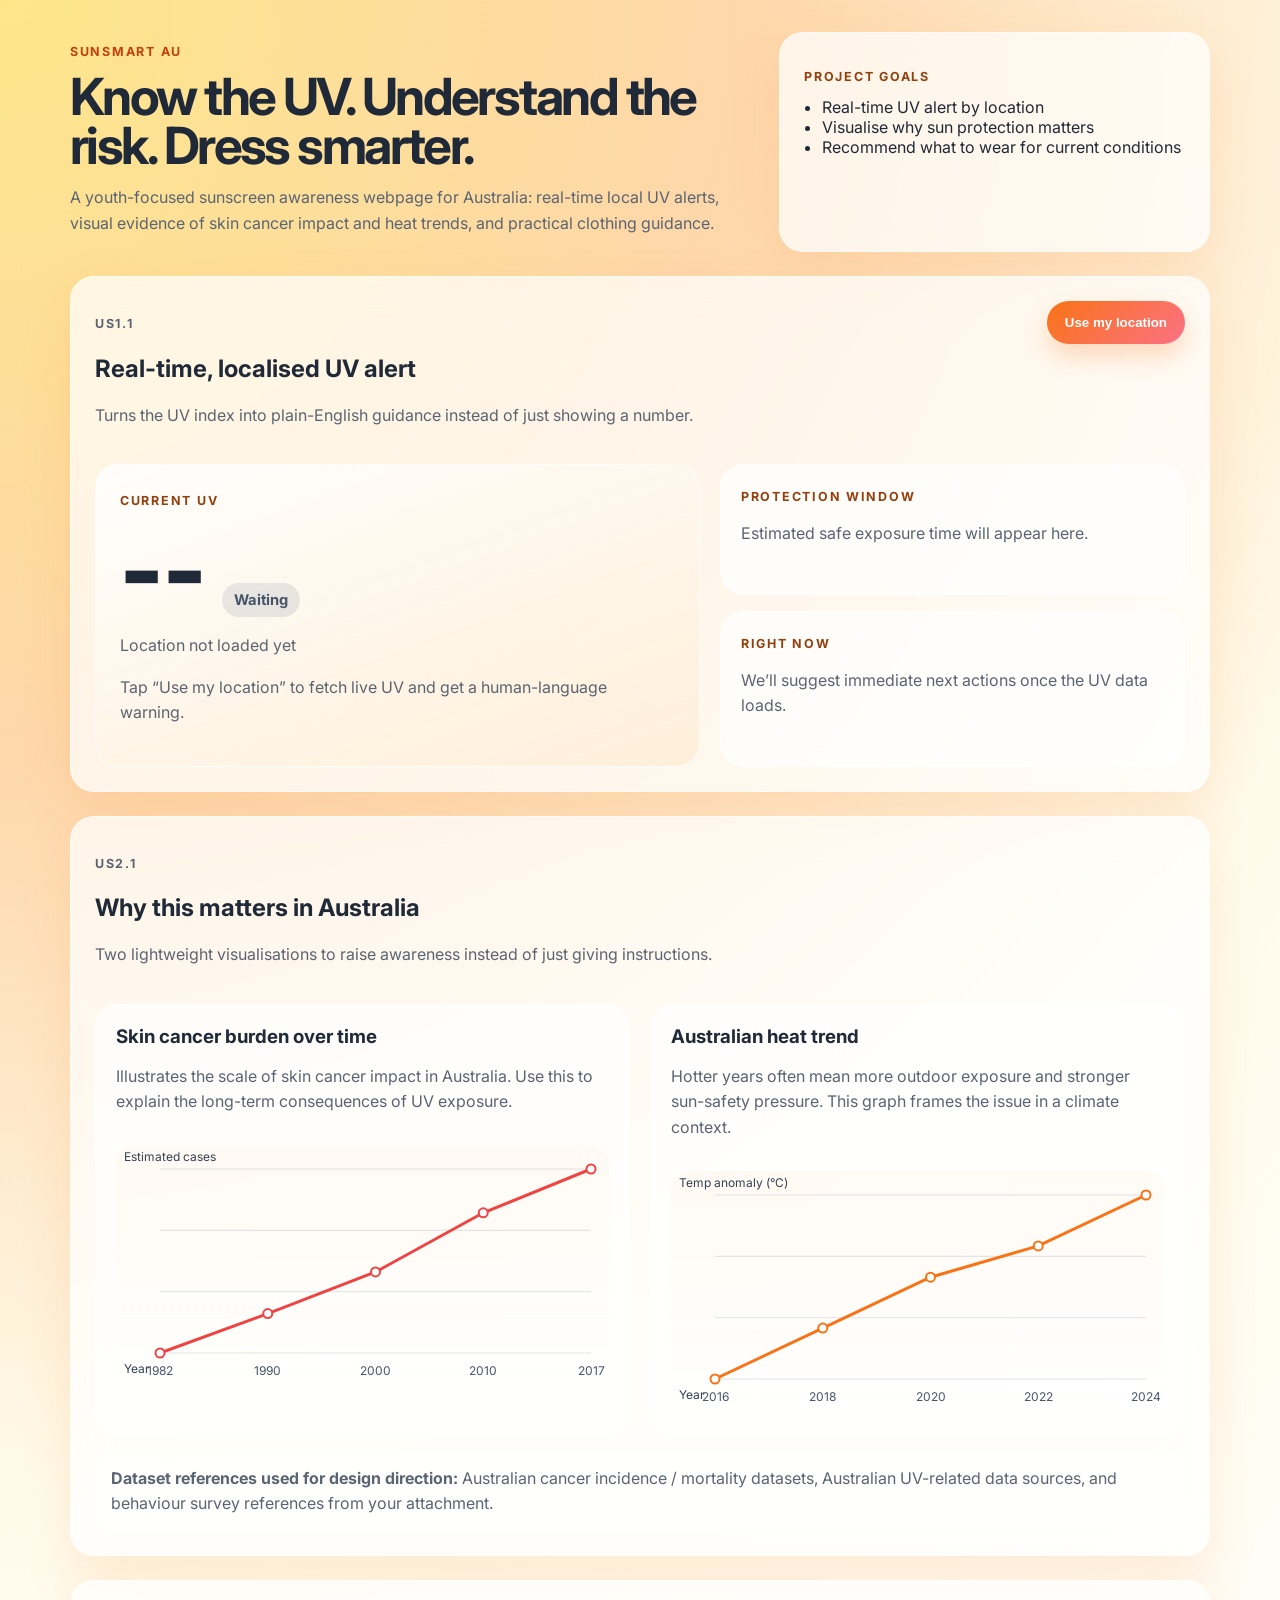
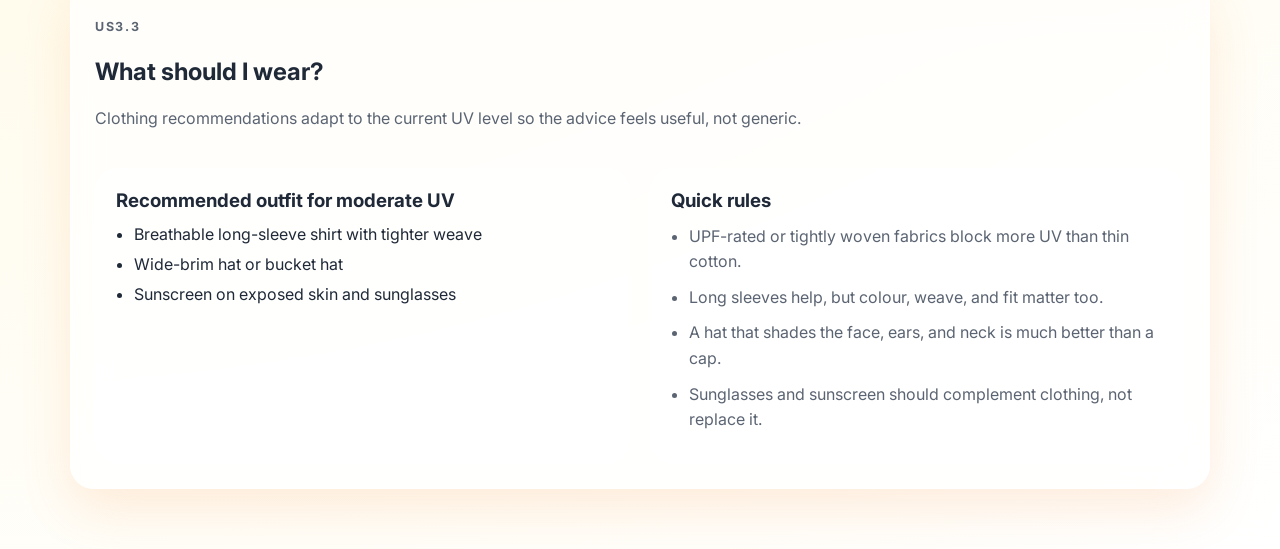
==== sunscreen-web/index.html @ a54e419f "Add SunSmart AU sunscreen web prototype" ====
<!DOCTYPE html>
<html lang="en">
  <head>
    <meta charset="UTF-8" />
    <meta name="viewport" content="width=device-width, initial-scale=1.0" />
    <title>SunSmart AU</title>
    <link rel="preconnect" href="https://fonts.googleapis.com" />
    <link rel="preconnect" href="https://fonts.gstatic.com" crossorigin />
    <link href="https://fonts.googleapis.com/css2?family=Inter:wght@400;500;600;700;800&display=swap" rel="stylesheet" />
    <link rel="stylesheet" href="./styles.css" />
  </head>
  <body>
    <div class="app-shell">
      <header class="hero">
        <div>
          <p class="eyebrow">SunSmart AU</p>
          <h1>Know the UV. Understand the risk. Dress smarter.</h1>
          <p class="hero-copy">
            A youth-focused sunscreen awareness webpage for Australia: real-time local UV alerts,
            visual evidence of skin cancer impact and heat trends, and practical clothing guidance.
          </p>
        </div>
        <div class="hero-card glass">
          <p class="mini-label">Project goals</p>
          <ul>
            <li>Real-time UV alert by location</li>
            <li>Visualise why sun protection matters</li>
            <li>Recommend what to wear for current conditions</li>
          </ul>
        </div>
      </header>

      <main>
        <section class="panel glass" id="uv-panel">
          <div class="panel-heading">
            <div>
              <p class="section-tag">US1.1</p>
              <h2>Real-time, localised UV alert</h2>
              <p>Turns the UV index into plain-English guidance instead of just showing a number.</p>
            </div>
            <button id="locateBtn" class="primary-btn">Use my location</button>
          </div>

          <div class="uv-grid">
            <div class="uv-status-card">
              <div class="uv-value-wrap">
                <span class="mini-label">Current UV</span>
                <div class="uv-value-row">
                  <span id="uvValue" class="uv-value">--</span>
                  <span id="uvBadge" class="uv-badge neutral">Waiting</span>
                </div>
              </div>
              <p id="uvLocation" class="location-text">Location not loaded yet</p>
              <p id="uvAlert" class="alert-text">Tap “Use my location” to fetch live UV and get a human-language warning.</p>
            </div>

            <div class="info-stack">
              <div class="info-card">
                <span class="mini-label">Protection window</span>
                <p id="exposureText">Estimated safe exposure time will appear here.</p>
              </div>
              <div class="info-card">
                <span class="mini-label">Right now</span>
                <p id="actionText">We’ll suggest immediate next actions once the UV data loads.</p>
              </div>
            </div>
          </div>
        </section>

        <section class="panel glass" id="insights-panel">
          <div class="panel-heading">
            <div>
              <p class="section-tag">US2.1</p>
              <h2>Why this matters in Australia</h2>
              <p>Two lightweight visualisations to raise awareness instead of just giving instructions.</p>
            </div>
          </div>

          <div class="chart-grid">
            <article class="chart-card">
              <div class="chart-copy">
                <h3>Skin cancer burden over time</h3>
                <p>
                  Illustrates the scale of skin cancer impact in Australia. Use this to explain the long-term consequences of UV exposure.
                </p>
              </div>
              <canvas id="cancerChart" height="240"></canvas>
            </article>

            <article class="chart-card">
              <div class="chart-copy">
                <h3>Australian heat trend</h3>
                <p>
                  Hotter years often mean more outdoor exposure and stronger sun-safety pressure. This graph frames the issue in a climate context.
                </p>
              </div>
              <canvas id="heatChart" height="240"></canvas>
            </article>
          </div>

          <div class="dataset-note">
            <strong>Dataset references used for design direction:</strong> Australian cancer incidence / mortality datasets,
            Australian UV-related data sources, and behaviour survey references from your attachment.
          </div>
        </section>

        <section class="panel glass" id="clothing-panel">
          <div class="panel-heading">
            <div>
              <p class="section-tag">US3.3</p>
              <h2>What should I wear?</h2>
              <p>Clothing recommendations adapt to the current UV level so the advice feels useful, not generic.</p>
            </div>
          </div>

          <div class="clothing-layout">
            <div class="outfit-card">
              <h3 id="outfitTitle">Everyday sun-smart outfit</h3>
              <ul id="outfitList" class="outfit-list"></ul>
            </div>
            <div class="tips-card">
              <h3>Quick rules</h3>
              <ul class="tips-list">
                <li>UPF-rated or tightly woven fabrics block more UV than thin cotton.</li>
                <li>Long sleeves help, but colour, weave, and fit matter too.</li>
                <li>A hat that shades the face, ears, and neck is much better than a cap.</li>
                <li>Sunglasses and sunscreen should complement clothing, not replace it.</li>
              </ul>
            </div>
          </div>
        </section>
      </main>
    </div>

    <script src="./data.js"></script>
    <script src="./app.js"></script>
  </body>
</html>
---- sunscreen-web/styles.css ----
:root {
  --bg-1: #fff7ed;
  --bg-2: #fef3c7;
  --text: #1f2937;
  --muted: #5b6472;
  --panel: rgba(255, 255, 255, 0.72);
  --border: rgba(255, 255, 255, 0.65);
  --shadow: 0 20px 50px rgba(251, 146, 60, 0.16);
  --green: #16a34a;
  --yellow: #d97706;
  --orange: #ea580c;
  --red: #dc2626;
  --purple: #7c3aed;
}

* { box-sizing: border-box; }
body {
  margin: 0;
  font-family: Inter, system-ui, sans-serif;
  color: var(--text);
  background: radial-gradient(circle at top left, #fde68a 0%, #fed7aa 30%, #fffbeb 60%, #fff 100%);
}

.app-shell {
  max-width: 1180px;
  margin: 0 auto;
  padding: 32px 20px 60px;
}

.hero, .panel-heading, .uv-grid, .chart-grid, .clothing-layout {
  display: grid;
  gap: 20px;
}

.hero {
  grid-template-columns: 1.6fr 1fr;
  align-items: stretch;
  margin-bottom: 24px;
}

.hero h1 {
  font-size: clamp(2.4rem, 4vw, 4.6rem);
  line-height: 0.95;
  margin: 8px 0 16px;
  letter-spacing: -0.05em;
}

.hero-copy, .panel-heading p, .chart-copy p, .tips-list, .dataset-note, .location-text, .alert-text, .info-card p {
  color: var(--muted);
  line-height: 1.6;
}

.glass {
  background: var(--panel);
  border: 1px solid var(--border);
  box-shadow: var(--shadow);
  backdrop-filter: blur(18px);
}

.hero-card, .panel, .chart-card, .outfit-card, .tips-card, .uv-status-card, .info-card {
  border-radius: 24px;
}

.hero-card, .panel { padding: 24px; }
.hero-card ul, .outfit-list, .tips-list { margin: 12px 0 0; padding-left: 18px; }
.eyebrow, .section-tag, .mini-label {
  text-transform: uppercase;
  letter-spacing: 0.14em;
  font-size: 0.78rem;
  font-weight: 700;
}
.eyebrow, .section-tag { color: #c2410c; }
.mini-label { color: #92400e; }

.panel { margin-top: 24px; }
.panel-heading { grid-template-columns: 1fr auto; align-items: start; }
.primary-btn {
  border: 0;
  border-radius: 999px;
  background: linear-gradient(135deg, #f97316, #fb7185);
  color: white;
  font-weight: 700;
  padding: 14px 18px;
  cursor: pointer;
  box-shadow: 0 12px 24px rgba(249, 115, 22, 0.25);
}

.uv-grid { grid-template-columns: 1.3fr 1fr; margin-top: 20px; }
.uv-status-card {
  background: linear-gradient(160deg, rgba(255,255,255,0.9), rgba(255,237,213,0.85));
  padding: 24px;
  border: 1px solid rgba(255,255,255,0.8);
}
.uv-value-row {
  display: flex;
  align-items: end;
  gap: 16px;
  margin: 12px 0 10px;
}
.uv-value {
  font-size: clamp(3rem, 8vw, 6rem);
  font-weight: 800;
  line-height: 1;
}
.uv-badge {
  padding: 8px 12px;
  border-radius: 999px;
  font-weight: 700;
  font-size: 0.92rem;
}
.uv-badge.low { background: rgba(22, 163, 74, 0.15); color: var(--green); }
.uv-badge.moderate { background: rgba(217, 119, 6, 0.15); color: var(--yellow); }
.uv-badge.high { background: rgba(234, 88, 12, 0.15); color: var(--orange); }
.uv-badge.very-high { background: rgba(220, 38, 38, 0.15); color: var(--red); }
.uv-badge.extreme { background: rgba(124, 58, 237, 0.15); color: var(--purple); }
.uv-badge.neutral { background: rgba(100,116,139,0.15); color: #475569; }

.info-stack { display: grid; gap: 16px; }
.info-card {
  background: rgba(255,255,255,0.7);
  padding: 20px;
  border: 1px solid rgba(255,255,255,0.75);
}

.chart-grid, .clothing-layout { grid-template-columns: 1fr 1fr; margin-top: 20px; }
.chart-card, .outfit-card, .tips-card {
  background: rgba(255,255,255,0.7);
  padding: 20px;
  border: 1px solid rgba(255,255,255,0.75);
}
.chart-copy h3, .outfit-card h3, .tips-card h3 { margin: 0 0 8px; }
canvas {
  width: 100%;
  background: linear-gradient(180deg, rgba(255,247,237,0.6), rgba(255,255,255,0.2));
  border-radius: 18px;
  margin-top: 14px;
}
.dataset-note {
  margin-top: 16px;
  padding: 14px 16px;
  background: rgba(255,255,255,0.55);
  border-radius: 16px;
}
.outfit-list li, .tips-list li { margin-bottom: 10px; }

@media (max-width: 900px) {
  .hero, .panel-heading, .uv-grid, .chart-grid, .clothing-layout {
    grid-template-columns: 1fr;
  }
  .primary-btn { width: 100%; }
}
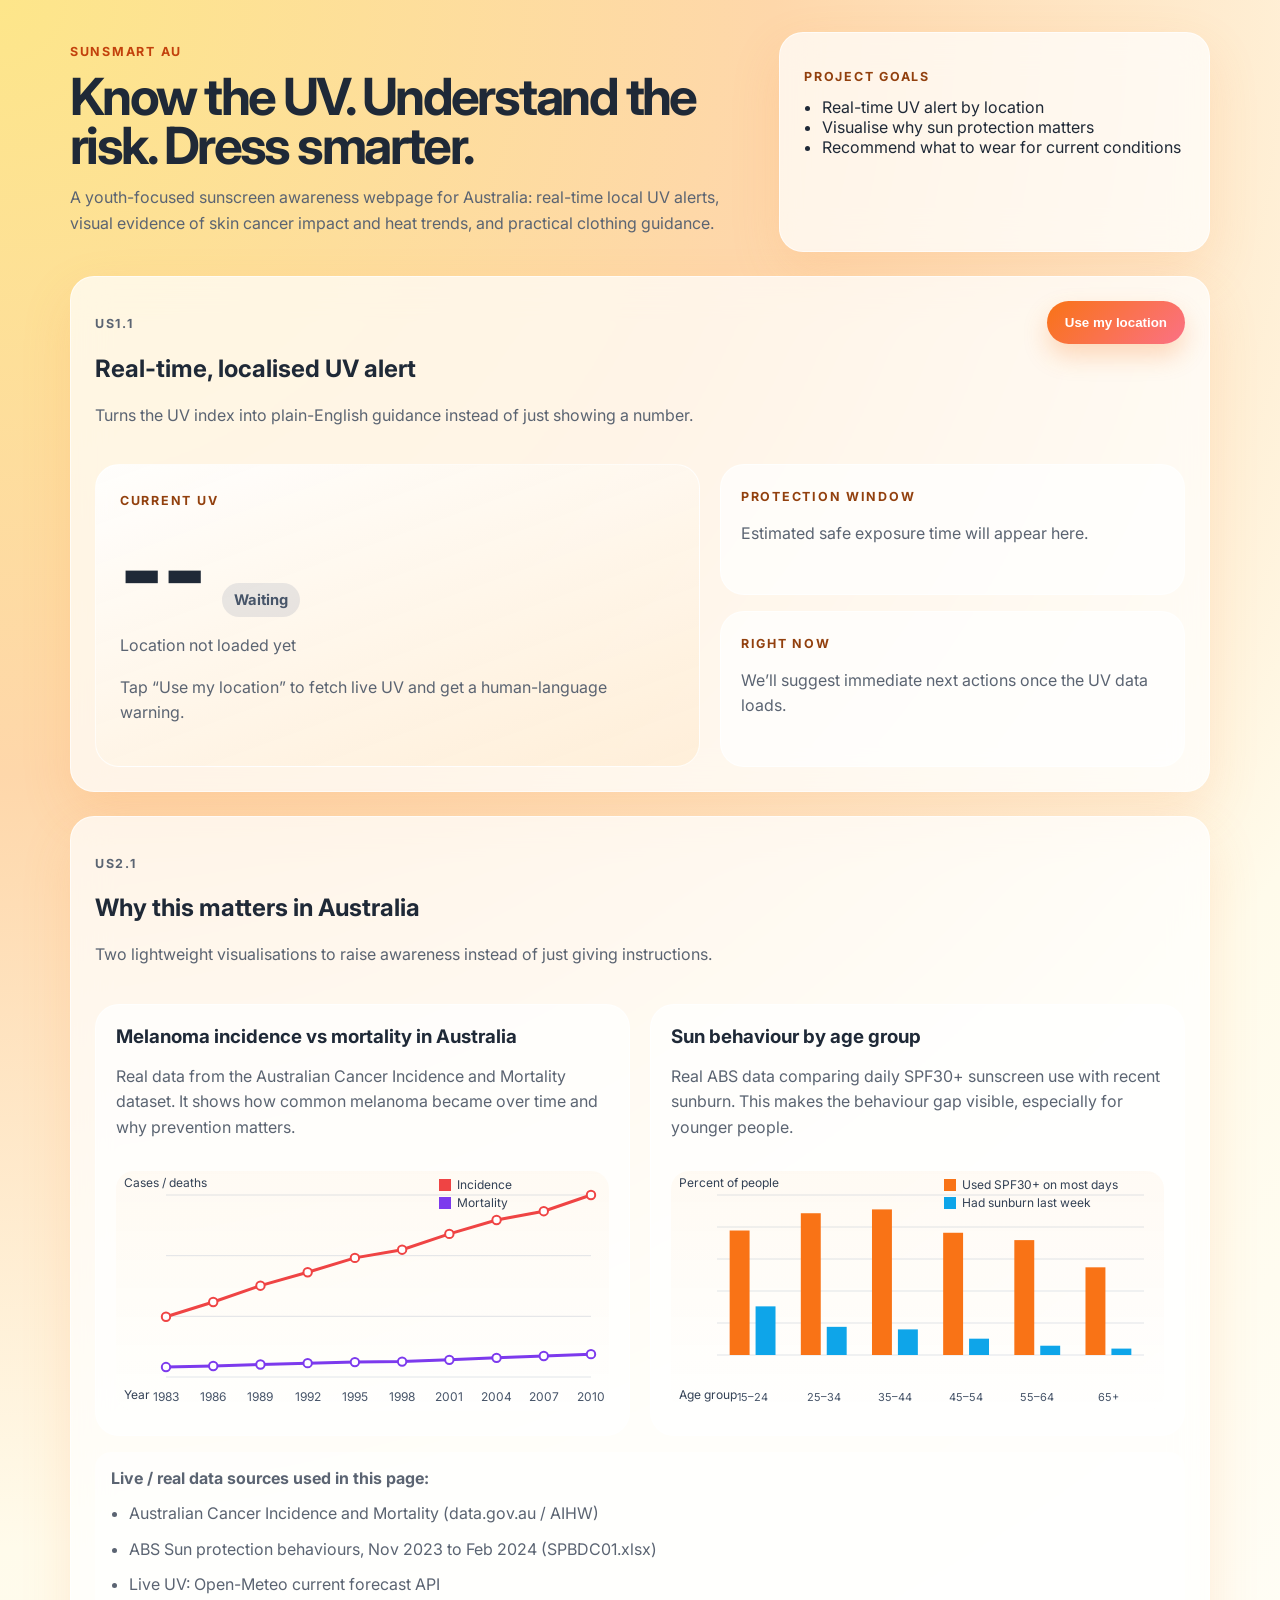
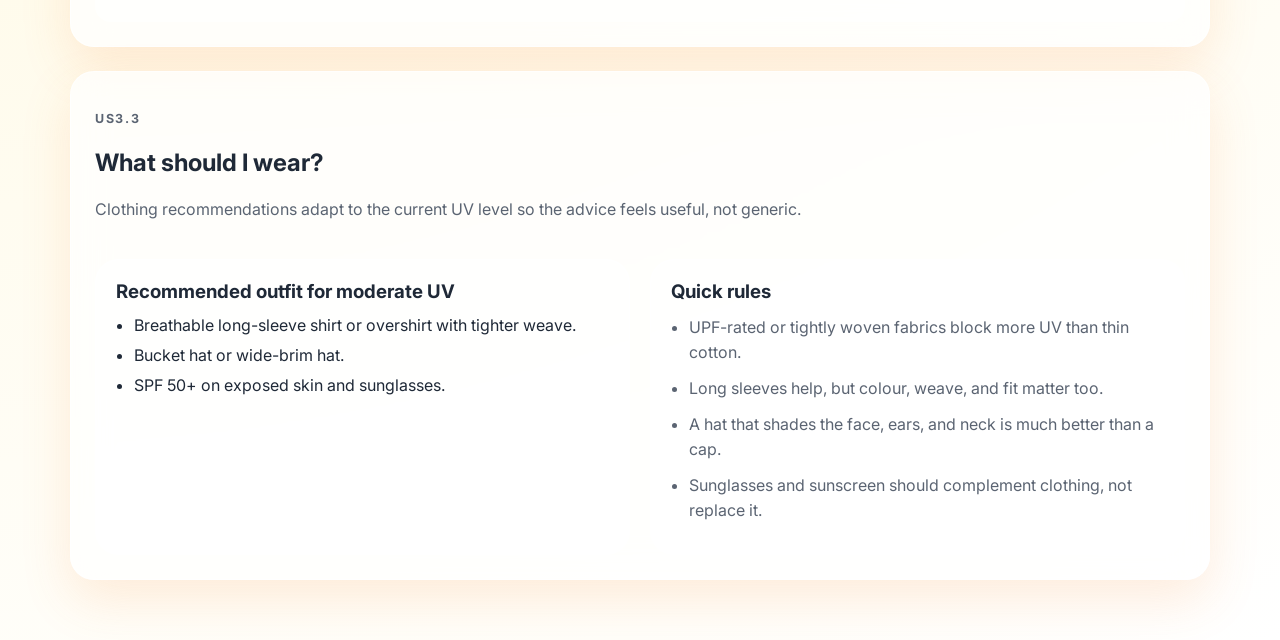
==== commit c7c09a02: "Connect sunscreen web to real public datasets" ====
--- a/sunscreen-web/index.html
+++ b/sunscreen-web/index.html
@@ -79,9 +79,9 @@
           <div class="chart-grid">
             <article class="chart-card">
               <div class="chart-copy">
-                <h3>Skin cancer burden over time</h3>
+                <h3>Melanoma incidence vs mortality in Australia</h3>
                 <p>
-                  Illustrates the scale of skin cancer impact in Australia. Use this to explain the long-term consequences of UV exposure.
+                  Real data from the Australian Cancer Incidence and Mortality dataset. It shows how common melanoma became over time and why prevention matters.
                 </p>
               </div>
               <canvas id="cancerChart" height="240"></canvas>
@@ -89,9 +89,9 @@
 
             <article class="chart-card">
               <div class="chart-copy">
-                <h3>Australian heat trend</h3>
+                <h3>Sun behaviour by age group</h3>
                 <p>
-                  Hotter years often mean more outdoor exposure and stronger sun-safety pressure. This graph frames the issue in a climate context.
+                  Real ABS data comparing daily SPF30+ sunscreen use with recent sunburn. This makes the behaviour gap visible, especially for younger people.
                 </p>
               </div>
               <canvas id="heatChart" height="240"></canvas>
@@ -99,8 +99,8 @@
           </div>
 
           <div class="dataset-note">
-            <strong>Dataset references used for design direction:</strong> Australian cancer incidence / mortality datasets,
-            Australian UV-related data sources, and behaviour survey references from your attachment.
+            <strong>Live / real data sources used in this page:</strong>
+            <ul id="sourceList"></ul>
           </div>
         </section>
 
--- a/sunscreen-web/styles.css
+++ b/sunscreen-web/styles.css
@@ -141,7 +141,11 @@
   background: rgba(255,255,255,0.55);
   border-radius: 16px;
 }
-.outfit-list li, .tips-list li { margin-bottom: 10px; }
+#sourceList {
+  margin: 10px 0 0;
+  padding-left: 18px;
+}
+#sourceList li, .outfit-list li, .tips-list li { margin-bottom: 10px; }
 
 @media (max-width: 900px) {
   .hero, .panel-heading, .uv-grid, .chart-grid, .clothing-layout {
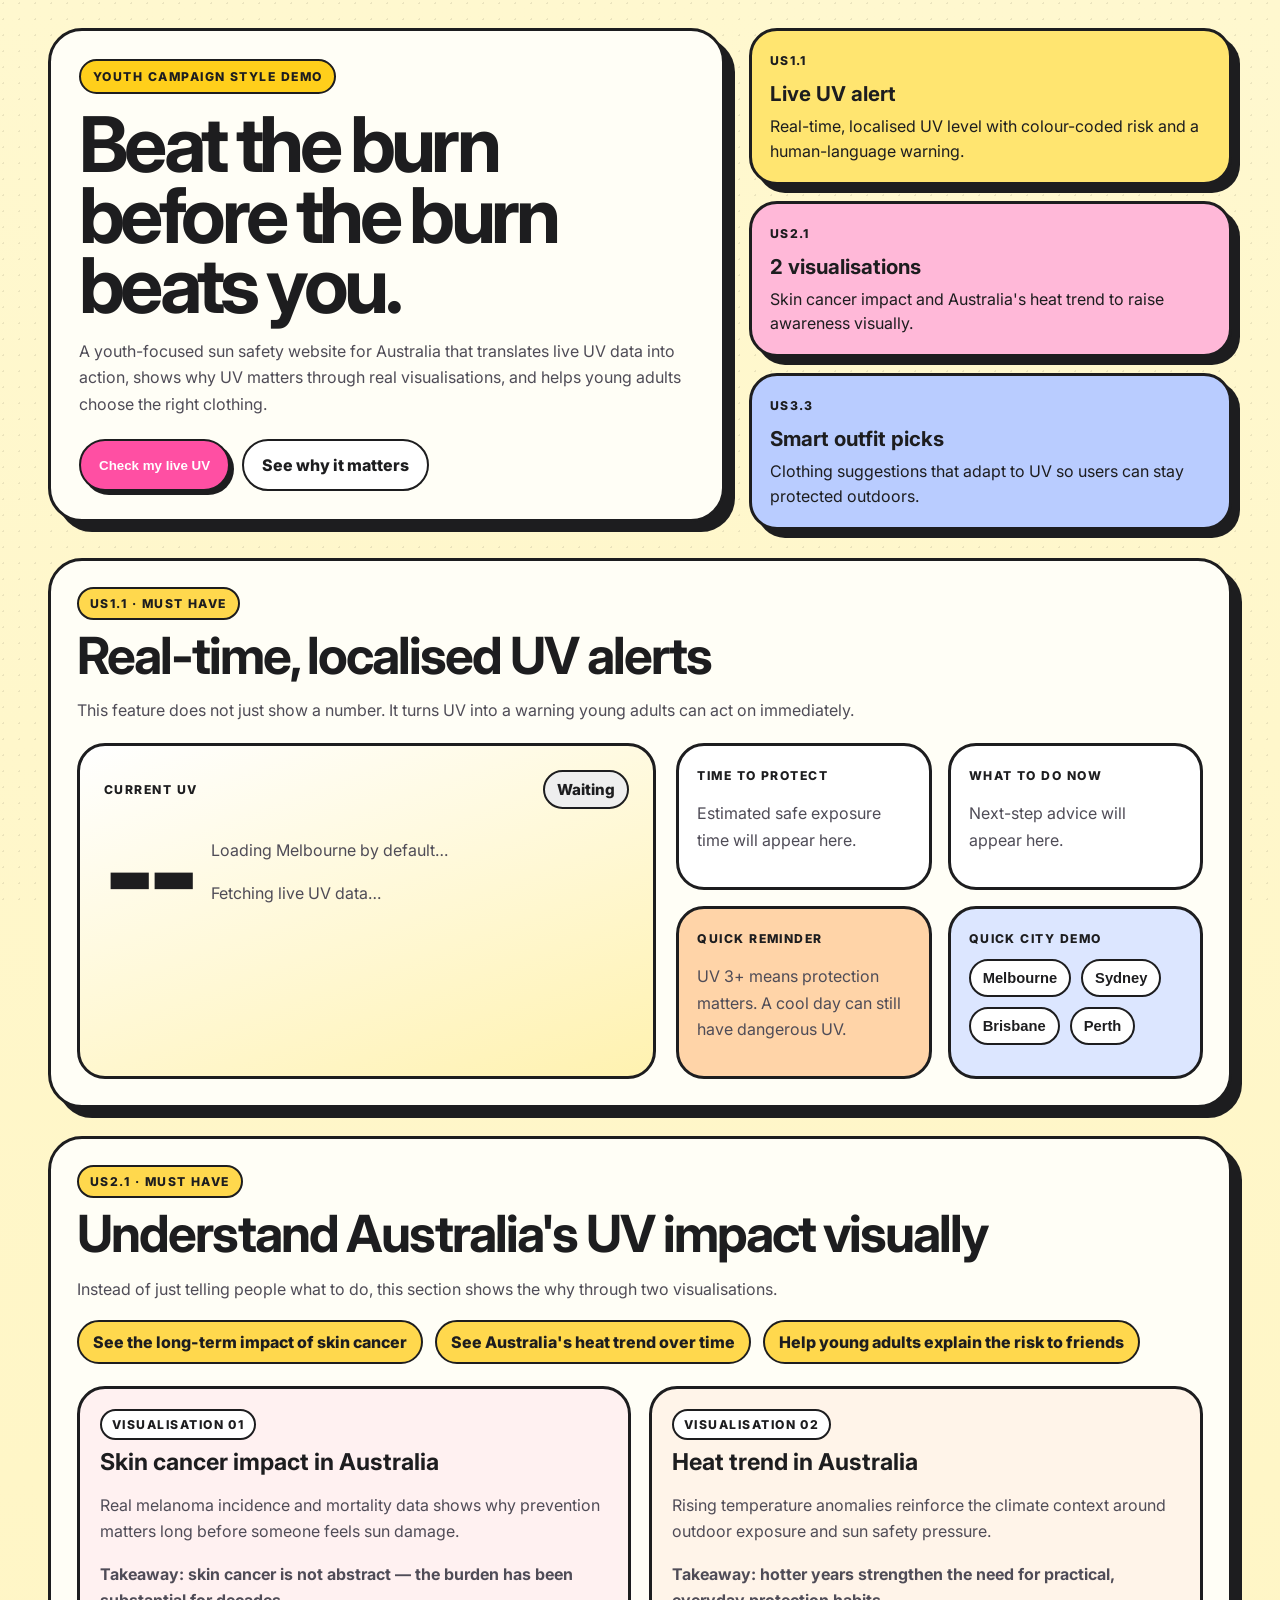
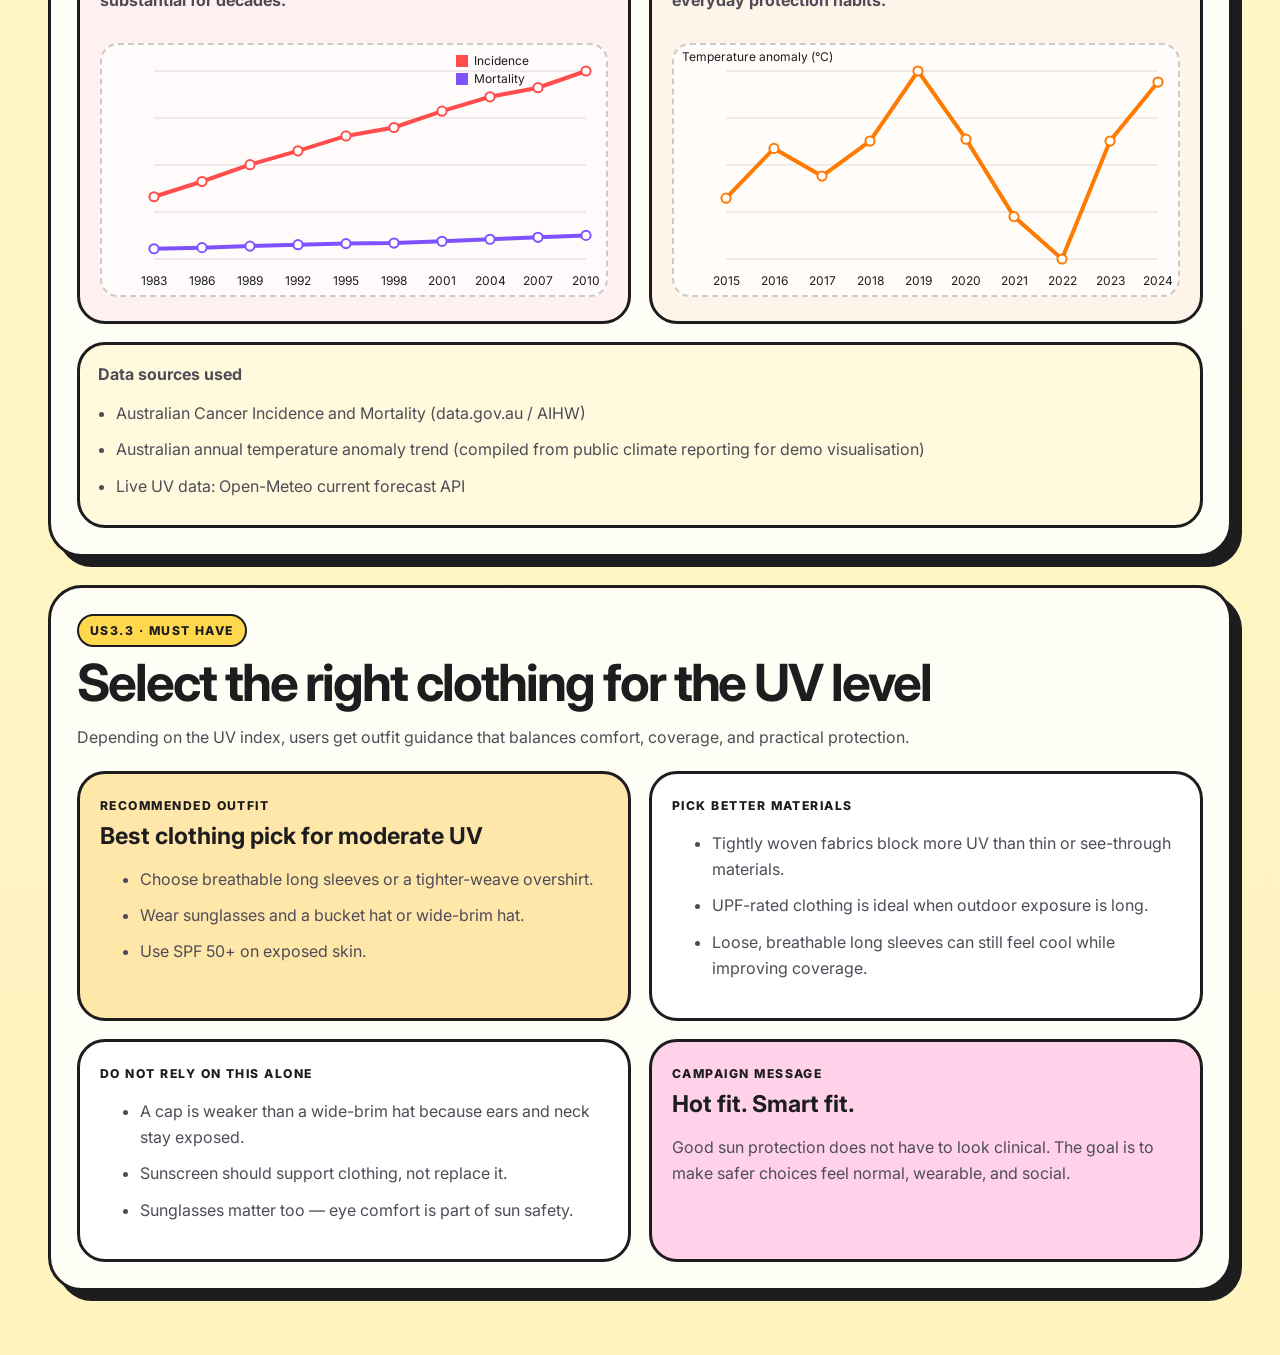
==== commit e8c831fb: "Redesign sunscreen web in youth campaign style" ====
--- a/sunscreen-web/index.html
+++ b/sunscreen-web/index.html
@@ -3,130 +3,185 @@
   <head>
     <meta charset="UTF-8" />
     <meta name="viewport" content="width=device-width, initial-scale=1.0" />
-    <title>SunSmart AU</title>
+    <title>SunSmart AU — Youth Sun Safety</title>
     <link rel="preconnect" href="https://fonts.googleapis.com" />
     <link rel="preconnect" href="https://fonts.gstatic.com" crossorigin />
-    <link href="https://fonts.googleapis.com/css2?family=Inter:wght@400;500;600;700;800&display=swap" rel="stylesheet" />
+    <link href="https://fonts.googleapis.com/css2?family=Inter:wght@400;500;600;700;800;900&display=swap" rel="stylesheet" />
     <link rel="stylesheet" href="./styles.css" />
   </head>
   <body>
+    <div class="page-noise"></div>
     <div class="app-shell">
       <header class="hero">
-        <div>
-          <p class="eyebrow">SunSmart AU</p>
-          <h1>Know the UV. Understand the risk. Dress smarter.</h1>
+        <div class="hero-copy-wrap">
+          <span class="campaign-tag">Youth campaign style demo</span>
+          <h1>Beat the burn before the burn beats you.</h1>
           <p class="hero-copy">
-            A youth-focused sunscreen awareness webpage for Australia: real-time local UV alerts,
-            visual evidence of skin cancer impact and heat trends, and practical clothing guidance.
+            A youth-focused sun safety website for Australia that translates live UV data into action,
+            shows why UV matters through real visualisations, and helps young adults choose the right clothing.
           </p>
+          <div class="hero-actions">
+            <button id="locateBtn" class="primary-btn">Check my live UV</button>
+            <a href="#insight-zone" class="ghost-btn">See why it matters</a>
+          </div>
         </div>
-        <div class="hero-card glass">
-          <p class="mini-label">Project goals</p>
-          <ul>
-            <li>Real-time UV alert by location</li>
-            <li>Visualise why sun protection matters</li>
-            <li>Recommend what to wear for current conditions</li>
-          </ul>
-        </div>
+
+        <aside class="hero-sidekick">
+          <div class="sticker-card yellow-card">
+            <span class="sticker-label">US1.1</span>
+            <h3>Live UV alert</h3>
+            <p>Real-time, localised UV level with colour-coded risk and a human-language warning.</p>
+          </div>
+          <div class="sticker-card pink-card">
+            <span class="sticker-label">US2.1</span>
+            <h3>2 visualisations</h3>
+            <p>Skin cancer impact and Australia's heat trend to raise awareness visually.</p>
+          </div>
+          <div class="sticker-card blue-card">
+            <span class="sticker-label">US3.3</span>
+            <h3>Smart outfit picks</h3>
+            <p>Clothing suggestions that adapt to UV so users can stay protected outdoors.</p>
+          </div>
+        </aside>
       </header>
 
       <main>
-        <section class="panel glass" id="uv-panel">
-          <div class="panel-heading">
-            <div>
-              <p class="section-tag">US1.1</p>
-              <h2>Real-time, localised UV alert</h2>
-              <p>Turns the UV index into plain-English guidance instead of just showing a number.</p>
-            </div>
-            <button id="locateBtn" class="primary-btn">Use my location</button>
+        <section class="mega-panel uv-panel" id="uv-zone">
+          <div class="section-intro">
+            <span class="section-kicker">US1.1 · Must Have</span>
+            <h2>Real-time, localised UV alerts</h2>
+            <p>
+              This feature does not just show a number. It turns UV into a warning young adults can act on immediately.
+            </p>
           </div>
 
-          <div class="uv-grid">
-            <div class="uv-status-card">
-              <div class="uv-value-wrap">
+          <div class="uv-layout">
+            <article class="uv-main-card">
+              <div class="uv-topline">
                 <span class="mini-label">Current UV</span>
-                <div class="uv-value-row">
-                  <span id="uvValue" class="uv-value">--</span>
-                  <span id="uvBadge" class="uv-badge neutral">Waiting</span>
+                <span id="uvBadge" class="uv-badge neutral">Waiting</span>
+              </div>
+              <div class="uv-reading-row">
+                <span id="uvValue" class="uv-value">--</span>
+                <div class="uv-reading-copy">
+                  <p id="uvLocation" class="location-text">Loading Melbourne by default…</p>
+                  <p id="uvAlert" class="alert-text">Checking live UV data now.</p>
                 </div>
               </div>
-              <p id="uvLocation" class="location-text">Location not loaded yet</p>
-              <p id="uvAlert" class="alert-text">Tap “Use my location” to fetch live UV and get a human-language warning.</p>
-            </div>
+            </article>
 
-            <div class="info-stack">
-              <div class="info-card">
-                <span class="mini-label">Protection window</span>
+            <div class="decision-grid">
+              <article class="decision-card">
+                <span class="mini-label">Time to protect</span>
                 <p id="exposureText">Estimated safe exposure time will appear here.</p>
-              </div>
-              <div class="info-card">
-                <span class="mini-label">Right now</span>
-                <p id="actionText">We’ll suggest immediate next actions once the UV data loads.</p>
-              </div>
+              </article>
+              <article class="decision-card">
+                <span class="mini-label">What to do now</span>
+                <p id="actionText">Next-step advice will appear here.</p>
+              </article>
+              <article class="decision-card highlight-card">
+                <span class="mini-label">Quick reminder</span>
+                <p>UV 3+ means protection matters. A cool day can still have dangerous UV.</p>
+              </article>
+              <article class="decision-card city-card">
+                <span class="mini-label">Quick city demo</span>
+                <div class="city-buttons">
+                  <button class="city-btn" data-lat="-37.8136" data-lon="144.9631" data-label="Melbourne">Melbourne</button>
+                  <button class="city-btn" data-lat="-33.8688" data-lon="151.2093" data-label="Sydney">Sydney</button>
+                  <button class="city-btn" data-lat="-27.4698" data-lon="153.0251" data-label="Brisbane">Brisbane</button>
+                  <button class="city-btn" data-lat="-31.9505" data-lon="115.8605" data-label="Perth">Perth</button>
+                </div>
+              </article>
             </div>
           </div>
         </section>
 
-        <section class="panel glass" id="insights-panel">
-          <div class="panel-heading">
-            <div>
-              <p class="section-tag">US2.1</p>
-              <h2>Why this matters in Australia</h2>
-              <p>Two lightweight visualisations to raise awareness instead of just giving instructions.</p>
-            </div>
+        <section class="mega-panel" id="insight-zone">
+          <div class="section-intro">
+            <span class="section-kicker">US2.1 · Must Have</span>
+            <h2>Understand Australia's UV impact visually</h2>
+            <p>
+              Instead of just telling people what to do, this section shows the why through two visualisations.
+            </p>
+          </div>
+
+          <div class="facts-strip">
+            <div class="fact-pill">See the long-term impact of skin cancer</div>
+            <div class="fact-pill">See Australia's heat trend over time</div>
+            <div class="fact-pill">Help young adults explain the risk to friends</div>
           </div>
 
           <div class="chart-grid">
-            <article class="chart-card">
+            <article class="chart-card chart-card-red">
               <div class="chart-copy">
-                <h3>Melanoma incidence vs mortality in Australia</h3>
+                <span class="chart-tag">Visualisation 01</span>
+                <h3>Skin cancer impact in Australia</h3>
                 <p>
-                  Real data from the Australian Cancer Incidence and Mortality dataset. It shows how common melanoma became over time and why prevention matters.
+                  Real melanoma incidence and mortality data shows why prevention matters long before someone feels sun damage.
                 </p>
+                <p class="takeaway">Takeaway: skin cancer is not abstract — the burden has been substantial for decades.</p>
               </div>
-              <canvas id="cancerChart" height="240"></canvas>
+              <canvas id="cancerChart" height="250"></canvas>
             </article>
 
-            <article class="chart-card">
+            <article class="chart-card chart-card-orange">
               <div class="chart-copy">
-                <h3>Sun behaviour by age group</h3>
+                <span class="chart-tag">Visualisation 02</span>
+                <h3>Heat trend in Australia</h3>
                 <p>
-                  Real ABS data comparing daily SPF30+ sunscreen use with recent sunburn. This makes the behaviour gap visible, especially for younger people.
+                  Rising temperature anomalies reinforce the climate context around outdoor exposure and sun safety pressure.
                 </p>
+                <p class="takeaway">Takeaway: hotter years strengthen the need for practical, everyday protection habits.</p>
               </div>
-              <canvas id="heatChart" height="240"></canvas>
+              <canvas id="heatChart" height="250"></canvas>
             </article>
           </div>
 
-          <div class="dataset-note">
-            <strong>Live / real data sources used in this page:</strong>
+          <div class="source-box">
+            <strong>Data sources used</strong>
             <ul id="sourceList"></ul>
           </div>
         </section>
 
-        <section class="panel glass" id="clothing-panel">
-          <div class="panel-heading">
-            <div>
-              <p class="section-tag">US3.3</p>
-              <h2>What should I wear?</h2>
-              <p>Clothing recommendations adapt to the current UV level so the advice feels useful, not generic.</p>
-            </div>
+        <section class="mega-panel clothing-panel" id="wear-zone">
+          <div class="section-intro">
+            <span class="section-kicker">US3.3 · Must Have</span>
+            <h2>Select the right clothing for the UV level</h2>
+            <p>
+              Depending on the UV index, users get outfit guidance that balances comfort, coverage, and practical protection.
+            </p>
           </div>
 
-          <div class="clothing-layout">
-            <div class="outfit-card">
-              <h3 id="outfitTitle">Everyday sun-smart outfit</h3>
+          <div class="clothing-grid">
+            <article class="outfit-card statement-card">
+              <span class="mini-label">Recommended outfit</span>
+              <h3 id="outfitTitle">Sun-smart outfit guide</h3>
               <ul id="outfitList" class="outfit-list"></ul>
-            </div>
-            <div class="tips-card">
-              <h3>Quick rules</h3>
+            </article>
+
+            <article class="outfit-card">
+              <span class="mini-label">Pick better materials</span>
               <ul class="tips-list">
-                <li>UPF-rated or tightly woven fabrics block more UV than thin cotton.</li>
-                <li>Long sleeves help, but colour, weave, and fit matter too.</li>
-                <li>A hat that shades the face, ears, and neck is much better than a cap.</li>
-                <li>Sunglasses and sunscreen should complement clothing, not replace it.</li>
+                <li>Tightly woven fabrics block more UV than thin or see-through materials.</li>
+                <li>UPF-rated clothing is ideal when outdoor exposure is long.</li>
+                <li>Loose, breathable long sleeves can still feel cool while improving coverage.</li>
               </ul>
-            </div>
+            </article>
+
+            <article class="outfit-card">
+              <span class="mini-label">Do not rely on this alone</span>
+              <ul class="tips-list">
+                <li>A cap is weaker than a wide-brim hat because ears and neck stay exposed.</li>
+                <li>Sunscreen should support clothing, not replace it.</li>
+                <li>Sunglasses matter too — eye comfort is part of sun safety.</li>
+              </ul>
+            </article>
+
+            <article class="outfit-card callout-card">
+              <span class="mini-label">Campaign message</span>
+              <h3>Hot fit. Smart fit.</h3>
+              <p>Good sun protection does not have to look clinical. The goal is to make safer choices feel normal, wearable, and social.</p>
+            </article>
           </div>
         </section>
       </main>
--- a/sunscreen-web/styles.css
+++ b/sunscreen-web/styles.css
@@ -1,155 +1,311 @@
 :root {
-  --bg-1: #fff7ed;
-  --bg-2: #fef3c7;
-  --text: #1f2937;
-  --muted: #5b6472;
-  --panel: rgba(255, 255, 255, 0.72);
-  --border: rgba(255, 255, 255, 0.65);
-  --shadow: 0 20px 50px rgba(251, 146, 60, 0.16);
-  --green: #16a34a;
-  --yellow: #d97706;
-  --orange: #ea580c;
-  --red: #dc2626;
-  --purple: #7c3aed;
+  --bg: #fff7cc;
+  --paper: #fffef6;
+  --ink: #1d1d1f;
+  --muted: #4f4c57;
+  --yellow: #ffd84d;
+  --hot-yellow: #ffcf1b;
+  --orange: #ff7a00;
+  --pink: #ff4fa3;
+  --blue: #4e7bff;
+  --red: #ff4d4d;
+  --purple: #7f52ff;
+  --green: #10b981;
+  --line: #1d1d1f;
 }
 
 * { box-sizing: border-box; }
+html { scroll-behavior: smooth; }
 body {
   margin: 0;
+  color: var(--ink);
   font-family: Inter, system-ui, sans-serif;
-  color: var(--text);
-  background: radial-gradient(circle at top left, #fde68a 0%, #fed7aa 30%, #fffbeb 60%, #fff 100%);
+  background: linear-gradient(180deg, #fff8cf 0%, #fff4bf 100%);
+}
+
+.page-noise {
+  position: fixed;
+  inset: 0;
+  pointer-events: none;
+  opacity: 0.08;
+  background-image: radial-gradient(circle at 20% 20%, #000 0.8px, transparent 0.8px);
+  background-size: 16px 16px;
 }
 
 .app-shell {
-  max-width: 1180px;
+  position: relative;
+  max-width: 1220px;
   margin: 0 auto;
-  padding: 32px 20px 60px;
-}
-
-.hero, .panel-heading, .uv-grid, .chart-grid, .clothing-layout {
-  display: grid;
+  padding: 28px 18px 64px;
+}
+
+.hero {
+  display: grid;
+  grid-template-columns: 1.4fr 1fr;
+  gap: 24px;
+  align-items: start;
+}
+
+.hero-copy-wrap {
+  background: var(--paper);
+  border: 3px solid var(--line);
+  border-radius: 34px;
+  box-shadow: 10px 10px 0 #1d1d1f;
+  padding: 28px;
+}
+
+.campaign-tag, .section-kicker, .mini-label, .chart-tag, .sticker-label {
+  display: inline-block;
+  text-transform: uppercase;
+  letter-spacing: 0.12em;
+  font-size: 0.76rem;
+  font-weight: 800;
+}
+
+.campaign-tag {
+  background: var(--hot-yellow);
+  border: 2px solid var(--line);
+  border-radius: 999px;
+  padding: 8px 12px;
+}
+
+.hero h1 {
+  font-size: clamp(3rem, 6vw, 5.8rem);
+  line-height: 0.92;
+  letter-spacing: -0.06em;
+  margin: 16px 0;
+}
+
+.hero-copy, .section-intro p, .chart-copy p, .alert-text, .location-text, .decision-card p, .tips-list, .outfit-list, .source-box, .callout-card p {
+  color: var(--muted);
+  line-height: 1.65;
+}
+
+.hero-actions {
+  display: flex;
+  flex-wrap: wrap;
+  gap: 12px;
+  margin-top: 22px;
+}
+
+.primary-btn, .ghost-btn, .city-btn {
+  appearance: none;
+  border: 2px solid var(--line);
+  border-radius: 999px;
+  font-weight: 800;
+  cursor: pointer;
+  text-decoration: none;
+  color: var(--ink);
+  display: inline-flex;
+  align-items: center;
+  justify-content: center;
+}
+
+.primary-btn {
+  background: var(--pink);
+  color: #fff;
+  padding: 14px 18px;
+  box-shadow: 4px 4px 0 var(--line);
+}
+
+.ghost-btn {
+  background: #fff;
+  padding: 14px 18px;
+}
+
+.hero-sidekick {
+  display: grid;
+  gap: 16px;
+}
+
+.sticker-card {
+  border: 3px solid var(--line);
+  border-radius: 28px;
+  padding: 18px;
+  box-shadow: 8px 8px 0 var(--line);
+}
+.sticker-card h3 { margin: 12px 0 8px; font-size: 1.28rem; }
+.sticker-card p { margin: 0; line-height: 1.55; }
+.yellow-card { background: #ffe570; }
+.pink-card { background: #ffb8d8; }
+.blue-card { background: #b9ccff; }
+
+.mega-panel {
+  margin-top: 28px;
+  background: var(--paper);
+  border: 3px solid var(--line);
+  border-radius: 34px;
+  box-shadow: 10px 10px 0 var(--line);
+  padding: 26px;
+}
+
+.section-intro h2 {
+  font-size: clamp(2rem, 4vw, 3.2rem);
+  line-height: 1;
+  margin: 10px 0 12px;
+  letter-spacing: -0.04em;
+}
+
+.section-kicker {
+  background: var(--yellow);
+  border: 2px solid var(--line);
+  border-radius: 999px;
+  padding: 7px 11px;
+}
+
+.uv-layout {
+  display: grid;
+  grid-template-columns: 1.1fr 1fr;
   gap: 20px;
-}
-
-.hero {
-  grid-template-columns: 1.6fr 1fr;
-  align-items: stretch;
-  margin-bottom: 24px;
-}
-
-.hero h1 {
-  font-size: clamp(2.4rem, 4vw, 4.6rem);
-  line-height: 0.95;
-  margin: 8px 0 16px;
-  letter-spacing: -0.05em;
-}
-
-.hero-copy, .panel-heading p, .chart-copy p, .tips-list, .dataset-note, .location-text, .alert-text, .info-card p {
-  color: var(--muted);
-  line-height: 1.6;
-}
-
-.glass {
-  background: var(--panel);
-  border: 1px solid var(--border);
-  box-shadow: var(--shadow);
-  backdrop-filter: blur(18px);
-}
-
-.hero-card, .panel, .chart-card, .outfit-card, .tips-card, .uv-status-card, .info-card {
-  border-radius: 24px;
-}
-
-.hero-card, .panel { padding: 24px; }
-.hero-card ul, .outfit-list, .tips-list { margin: 12px 0 0; padding-left: 18px; }
-.eyebrow, .section-tag, .mini-label {
-  text-transform: uppercase;
-  letter-spacing: 0.14em;
-  font-size: 0.78rem;
-  font-weight: 700;
-}
-.eyebrow, .section-tag { color: #c2410c; }
-.mini-label { color: #92400e; }
-
-.panel { margin-top: 24px; }
-.panel-heading { grid-template-columns: 1fr auto; align-items: start; }
-.primary-btn {
-  border: 0;
-  border-radius: 999px;
-  background: linear-gradient(135deg, #f97316, #fb7185);
-  color: white;
-  font-weight: 700;
-  padding: 14px 18px;
-  cursor: pointer;
-  box-shadow: 0 12px 24px rgba(249, 115, 22, 0.25);
-}
-
-.uv-grid { grid-template-columns: 1.3fr 1fr; margin-top: 20px; }
-.uv-status-card {
-  background: linear-gradient(160deg, rgba(255,255,255,0.9), rgba(255,237,213,0.85));
+  margin-top: 20px;
+}
+
+.uv-main-card, .decision-card, .chart-card, .outfit-card, .source-box {
+  border: 3px solid var(--line);
+  border-radius: 28px;
+}
+
+.uv-main-card {
+  background: linear-gradient(160deg, #fff 0%, #fff2b0 100%);
   padding: 24px;
-  border: 1px solid rgba(255,255,255,0.8);
-}
-.uv-value-row {
+}
+
+.uv-topline {
   display: flex;
+  justify-content: space-between;
+  align-items: center;
+  gap: 16px;
+}
+
+.uv-reading-row {
+  display: grid;
+  grid-template-columns: auto 1fr;
+  gap: 18px;
   align-items: end;
-  gap: 16px;
-  margin: 12px 0 10px;
-}
+  margin-top: 12px;
+}
+
 .uv-value {
-  font-size: clamp(3rem, 8vw, 6rem);
-  font-weight: 800;
-  line-height: 1;
-}
+  font-size: clamp(4rem, 10vw, 7rem);
+  font-weight: 900;
+  line-height: 0.9;
+  letter-spacing: -0.06em;
+}
+
 .uv-badge {
   padding: 8px 12px;
   border-radius: 999px;
+  font-size: 0.95rem;
+  font-weight: 800;
+  border: 2px solid var(--line);
+  background: #fff;
+}
+.uv-badge.low { background: #b6f3cf; }
+.uv-badge.moderate { background: #ffe580; }
+.uv-badge.high { background: #ffb170; }
+.uv-badge.very-high { background: #ff8f8f; }
+.uv-badge.extreme { background: #cfbbff; }
+.uv-badge.neutral { background: #eee; }
+
+.decision-grid {
+  display: grid;
+  grid-template-columns: 1fr 1fr;
+  gap: 16px;
+}
+
+.decision-card {
+  background: #fff;
+  padding: 18px;
+}
+.highlight-card { background: #ffd4a8; }
+.city-card { background: #dce6ff; }
+.city-buttons {
+  display: flex;
+  flex-wrap: wrap;
+  gap: 10px;
+  margin-top: 12px;
+}
+.city-btn {
+  background: #fff;
+  padding: 9px 12px;
+  font-size: 0.92rem;
+}
+
+.facts-strip {
+  display: flex;
+  flex-wrap: wrap;
+  gap: 12px;
+  margin: 18px 0 22px;
+}
+.fact-pill {
+  background: var(--yellow);
+  border: 2px solid var(--line);
+  border-radius: 999px;
+  padding: 10px 14px;
+  font-weight: 800;
+}
+
+.chart-grid, .clothing-grid {
+  display: grid;
+  grid-template-columns: 1fr 1fr;
+  gap: 18px;
+}
+
+.chart-card, .outfit-card {
+  padding: 20px;
+  background: #fff;
+}
+.chart-card-red { background: #fff1f1; }
+.chart-card-orange { background: #fff4e9; }
+.chart-copy h3, .outfit-card h3 { margin: 8px 0 10px; font-size: 1.45rem; }
+.chart-tag {
+  background: #fff;
+  border: 2px solid var(--line);
+  border-radius: 999px;
+  padding: 6px 10px;
+}
+.takeaway {
   font-weight: 700;
-  font-size: 0.92rem;
-}
-.uv-badge.low { background: rgba(22, 163, 74, 0.15); color: var(--green); }
-.uv-badge.moderate { background: rgba(217, 119, 6, 0.15); color: var(--yellow); }
-.uv-badge.high { background: rgba(234, 88, 12, 0.15); color: var(--orange); }
-.uv-badge.very-high { background: rgba(220, 38, 38, 0.15); color: var(--red); }
-.uv-badge.extreme { background: rgba(124, 58, 237, 0.15); color: var(--purple); }
-.uv-badge.neutral { background: rgba(100,116,139,0.15); color: #475569; }
-
-.info-stack { display: grid; gap: 16px; }
-.info-card {
-  background: rgba(255,255,255,0.7);
-  padding: 20px;
-  border: 1px solid rgba(255,255,255,0.75);
-}
-
-.chart-grid, .clothing-layout { grid-template-columns: 1fr 1fr; margin-top: 20px; }
-.chart-card, .outfit-card, .tips-card {
-  background: rgba(255,255,255,0.7);
-  padding: 20px;
-  border: 1px solid rgba(255,255,255,0.75);
-}
-.chart-copy h3, .outfit-card h3, .tips-card h3 { margin: 0 0 8px; }
+  color: #27272a;
+}
+
 canvas {
   width: 100%;
-  background: linear-gradient(180deg, rgba(255,247,237,0.6), rgba(255,255,255,0.2));
+  background: rgba(255,255,255,0.72);
+  border: 2px dashed rgba(29,29,31,0.22);
   border-radius: 18px;
   margin-top: 14px;
 }
-.dataset-note {
-  margin-top: 16px;
-  padding: 14px 16px;
-  background: rgba(255,255,255,0.55);
-  border-radius: 16px;
-}
-#sourceList {
-  margin: 10px 0 0;
-  padding-left: 18px;
-}
+
+.source-box {
+  margin-top: 18px;
+  padding: 16px 18px;
+  background: #fff9de;
+}
+#sourceList { margin: 12px 0 0; padding-left: 18px; }
 #sourceList li, .outfit-list li, .tips-list li { margin-bottom: 10px; }
 
-@media (max-width: 900px) {
-  .hero, .panel-heading, .uv-grid, .chart-grid, .clothing-layout {
+.clothing-grid {
+  margin-top: 20px;
+}
+.statement-card { background: #ffe6a9; }
+.callout-card { background: #ffd2ea; }
+
+@media (max-width: 960px) {
+  .hero, .uv-layout, .chart-grid, .clothing-grid {
     grid-template-columns: 1fr;
   }
-  .primary-btn { width: 100%; }
-}
+
+  .decision-grid {
+    grid-template-columns: 1fr;
+  }
+
+  .uv-reading-row {
+    grid-template-columns: 1fr;
+    align-items: start;
+  }
+
+  .primary-btn, .ghost-btn {
+    width: 100%;
+  }
+}
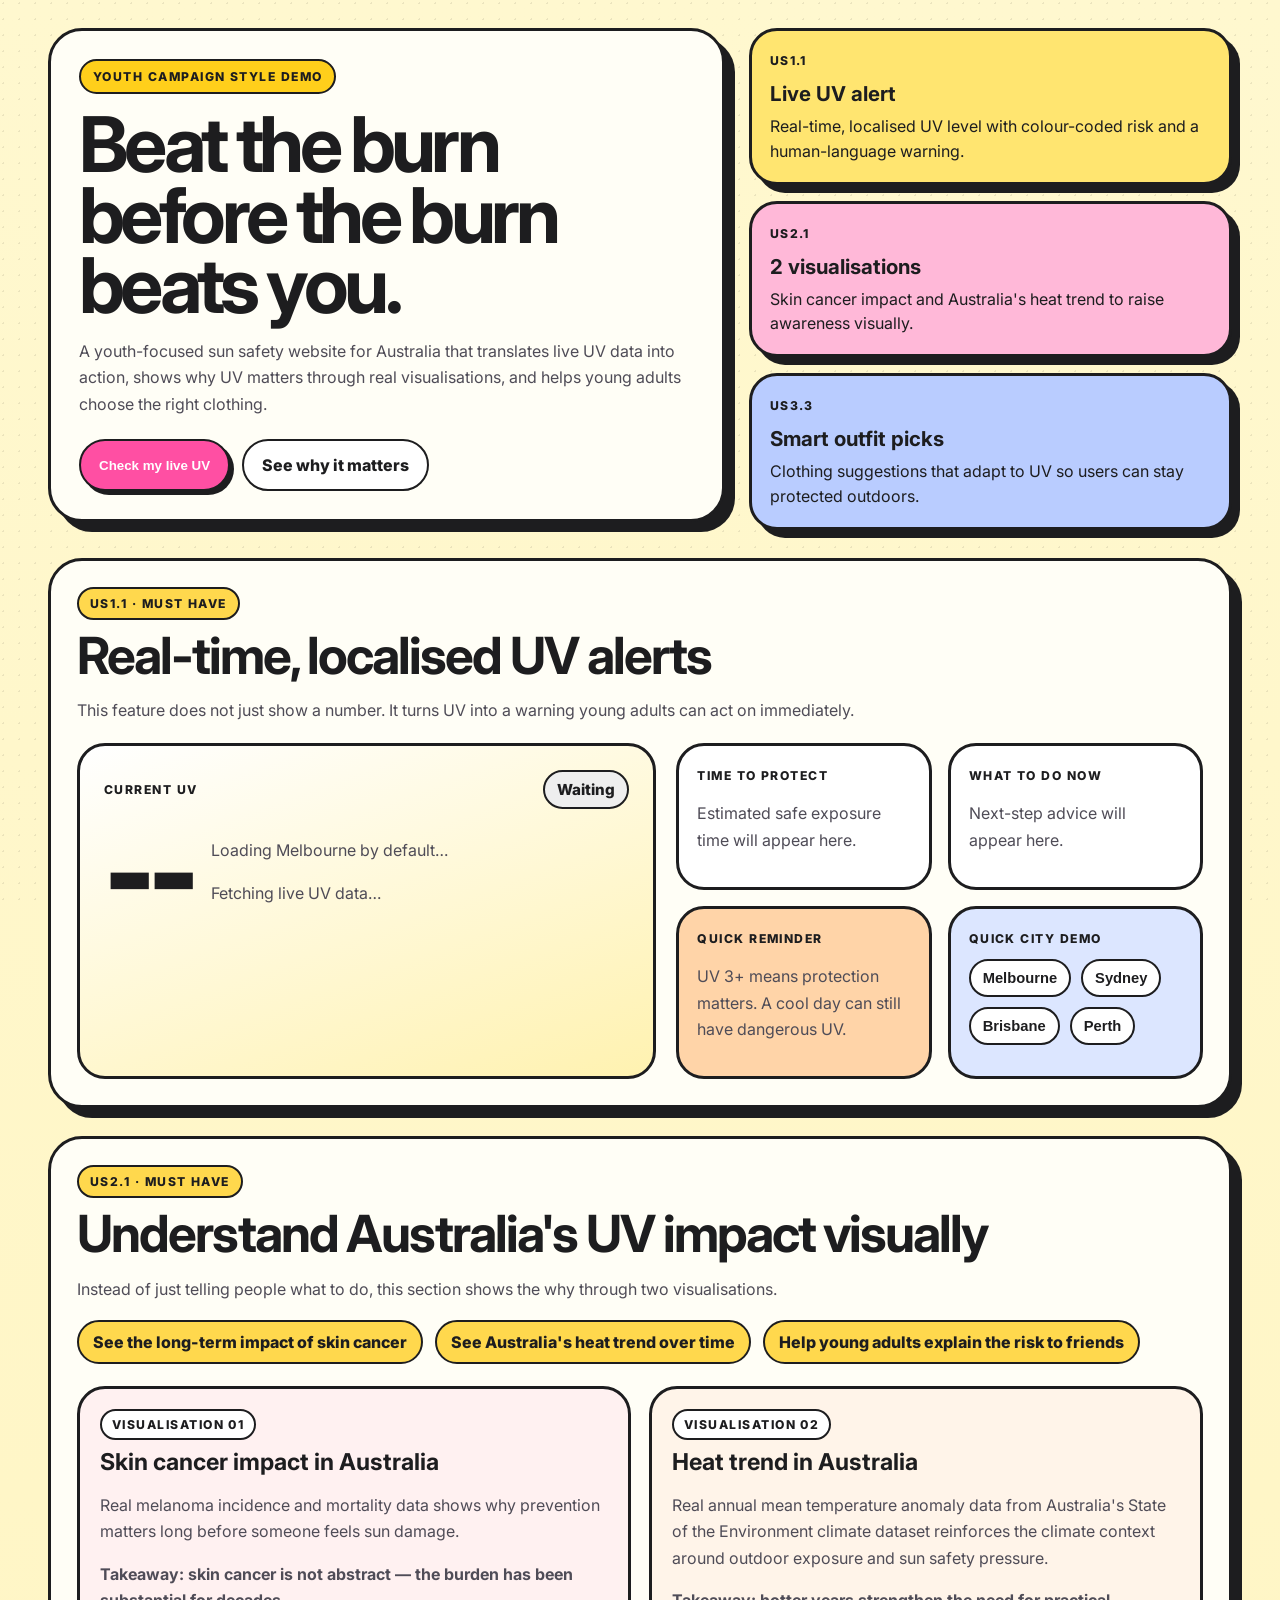
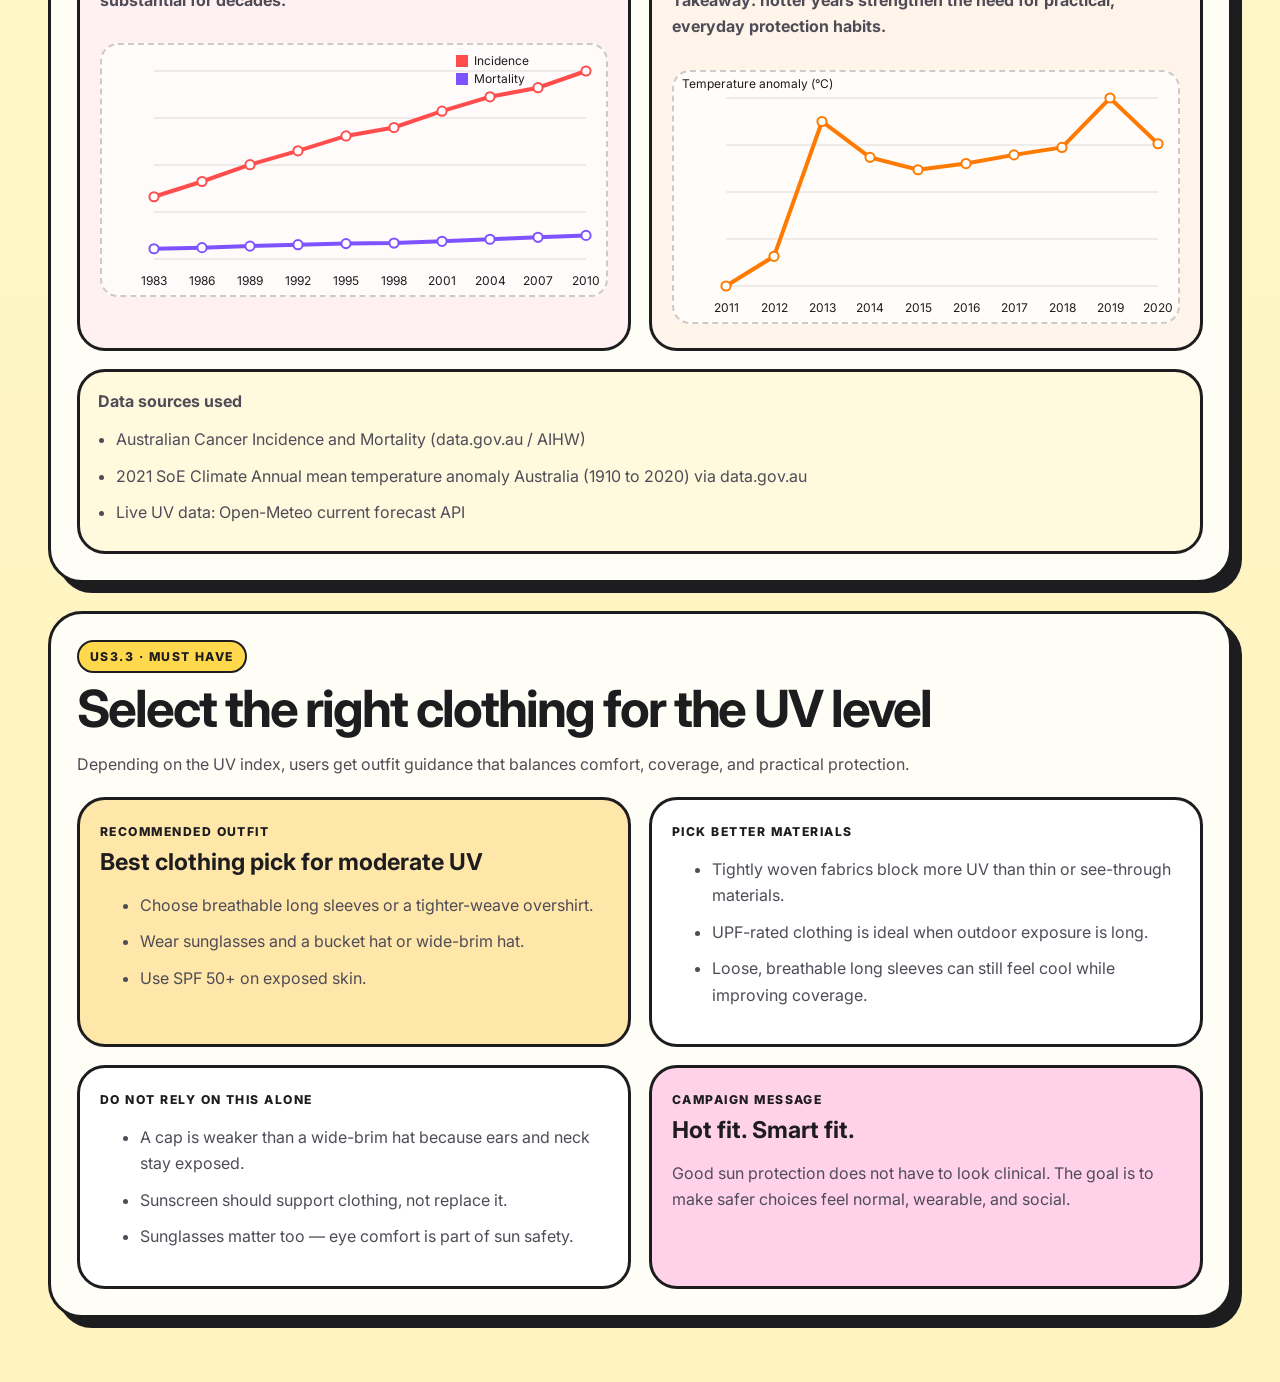
==== commit daa88197: "Replace heat trend with real public climate dataset" ====
--- a/sunscreen-web/index.html
+++ b/sunscreen-web/index.html
@@ -129,7 +129,7 @@
                 <span class="chart-tag">Visualisation 02</span>
                 <h3>Heat trend in Australia</h3>
                 <p>
-                  Rising temperature anomalies reinforce the climate context around outdoor exposure and sun safety pressure.
+                  Real annual mean temperature anomaly data from Australia's State of the Environment climate dataset reinforces the climate context around outdoor exposure and sun safety pressure.
                 </p>
                 <p class="takeaway">Takeaway: hotter years strengthen the need for practical, everyday protection habits.</p>
               </div>
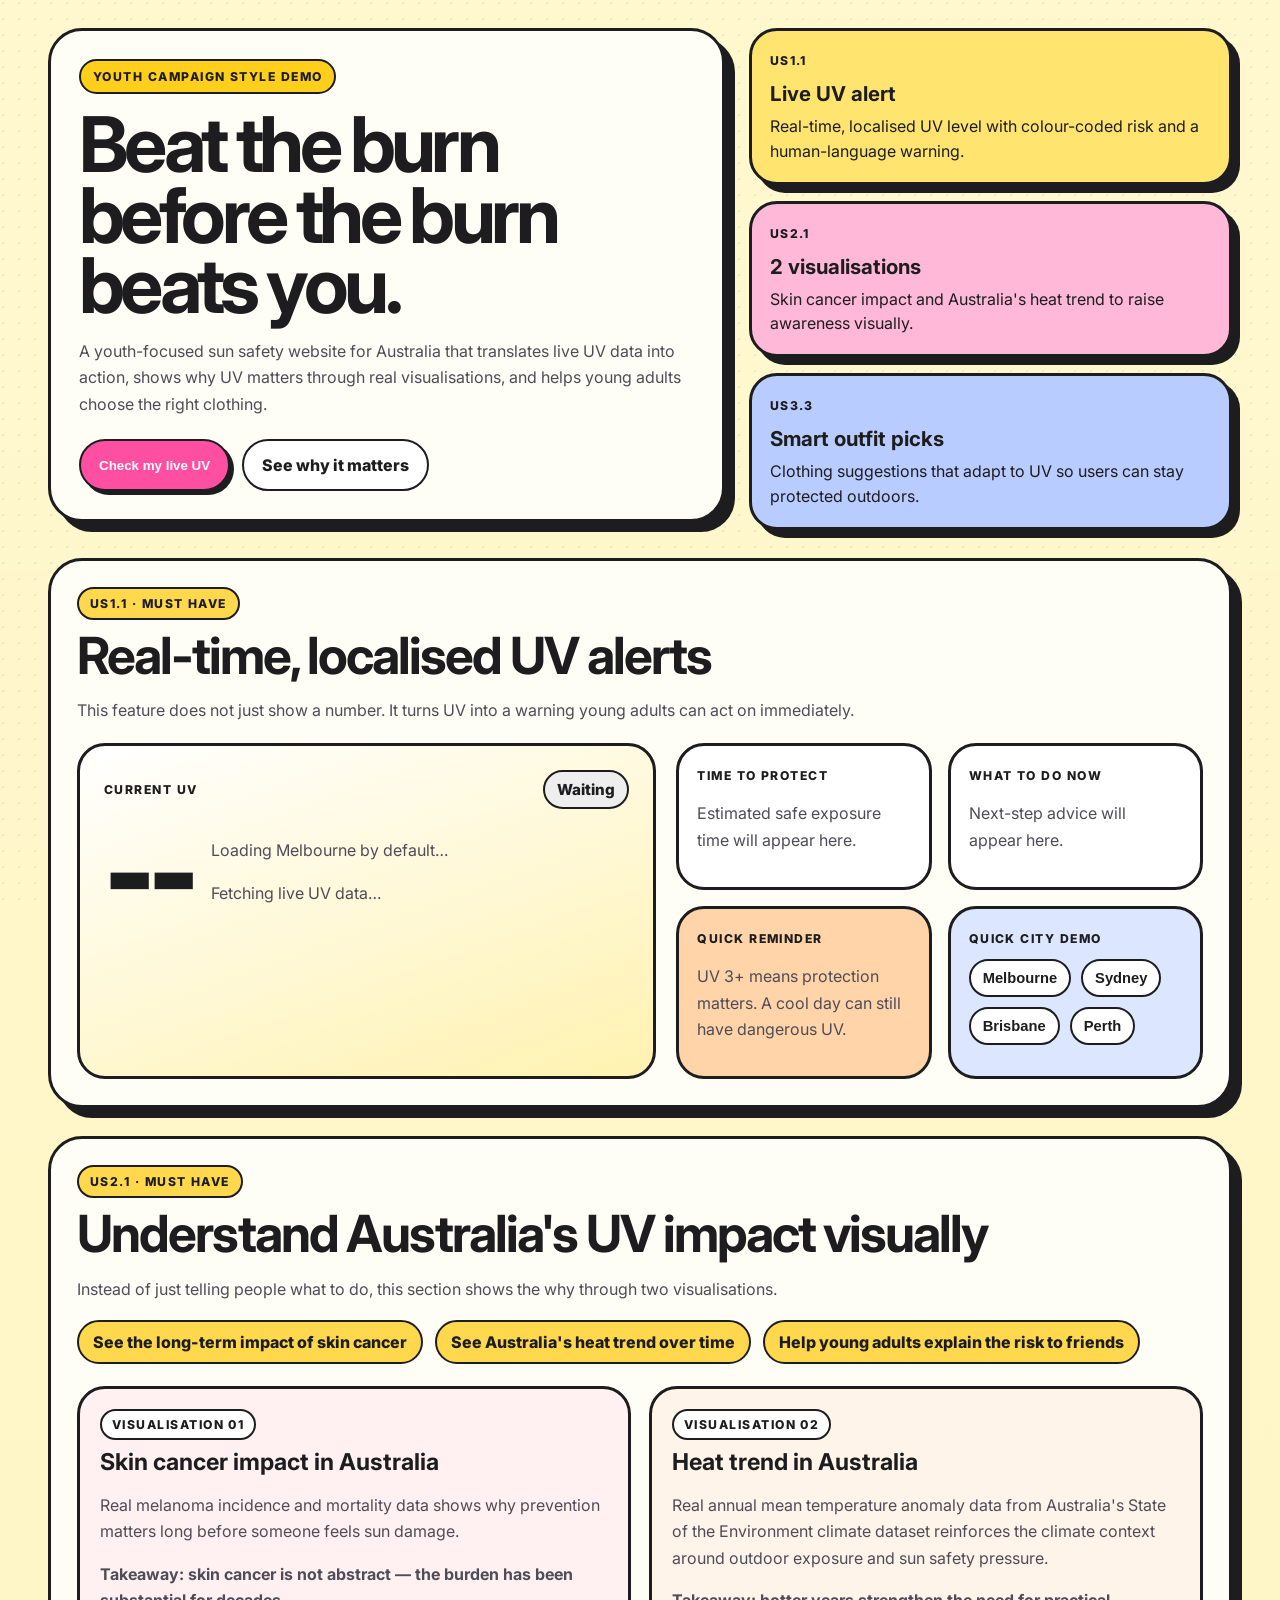
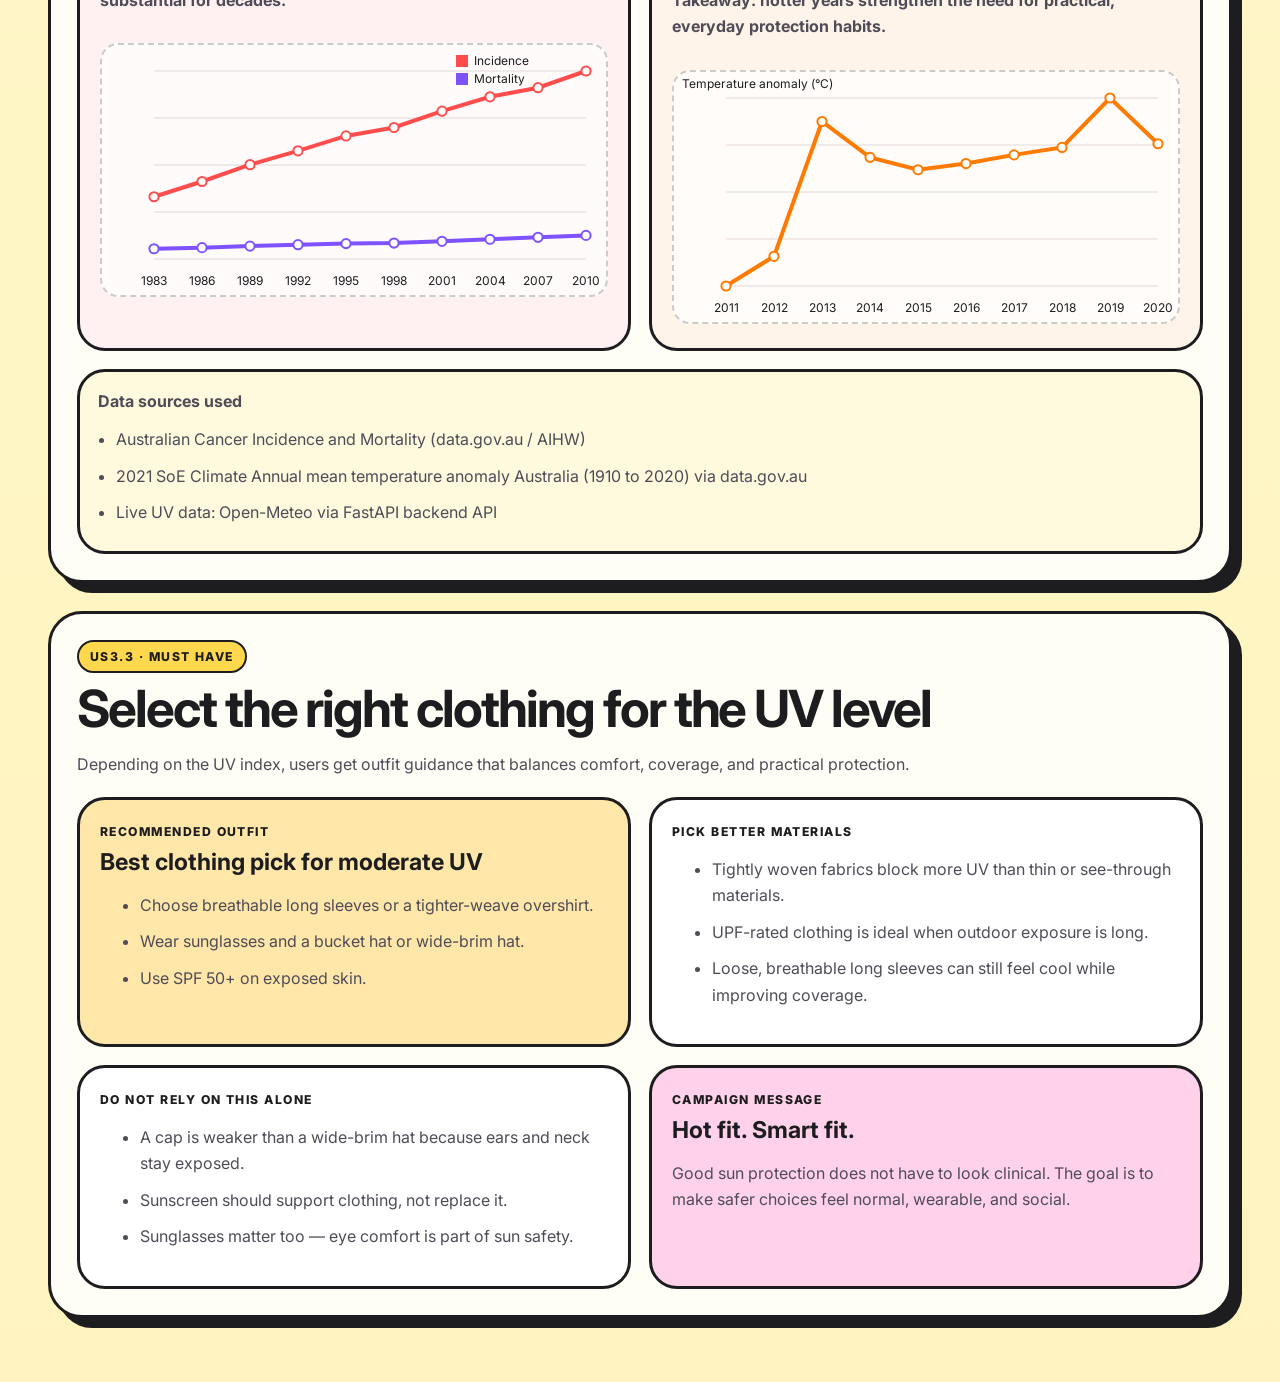
==== commit 1988b2c6: "Prepare project for public frontend and Render backend deployment" ====
--- a/sunscreen-web/index.html
+++ b/sunscreen-web/index.html
@@ -188,6 +188,7 @@
     </div>
 
     <script src="./data.js"></script>
+    <script src="./config.js"></script>
     <script src="./app.js"></script>
   </body>
 </html>
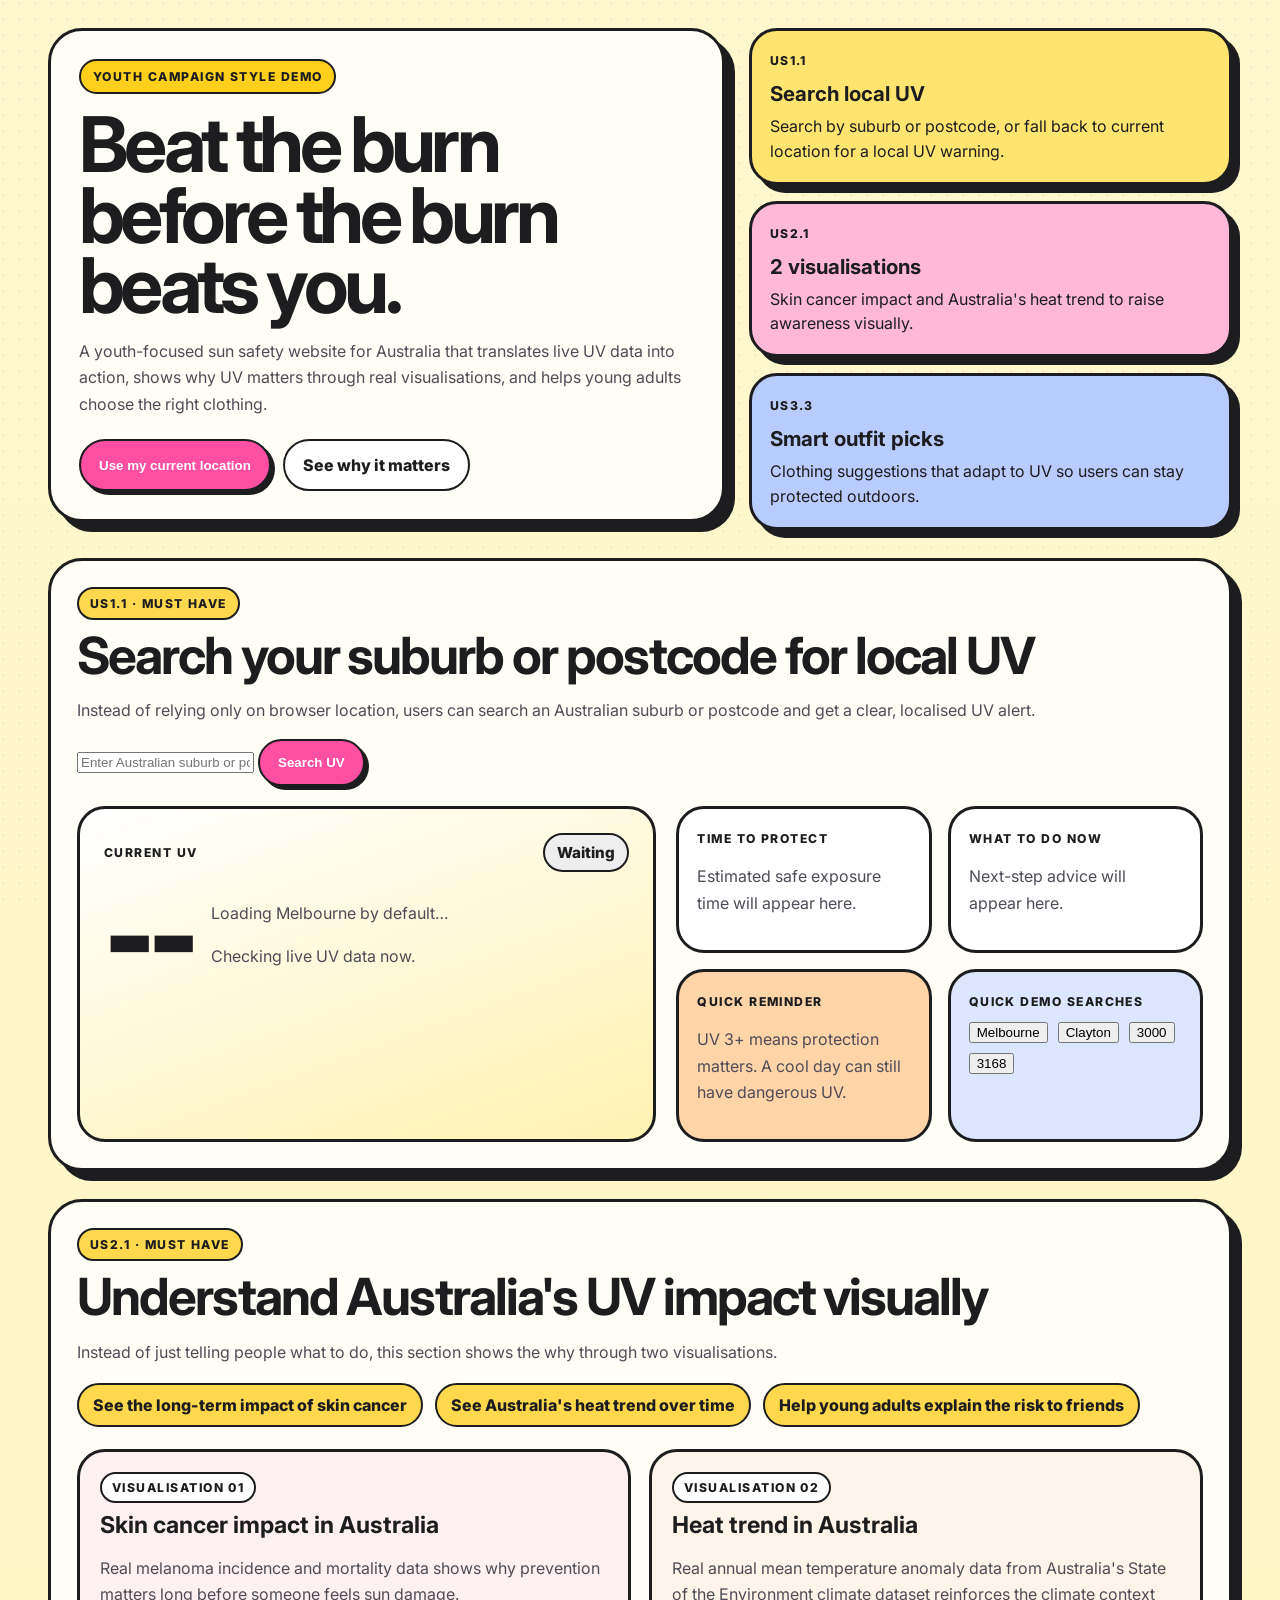
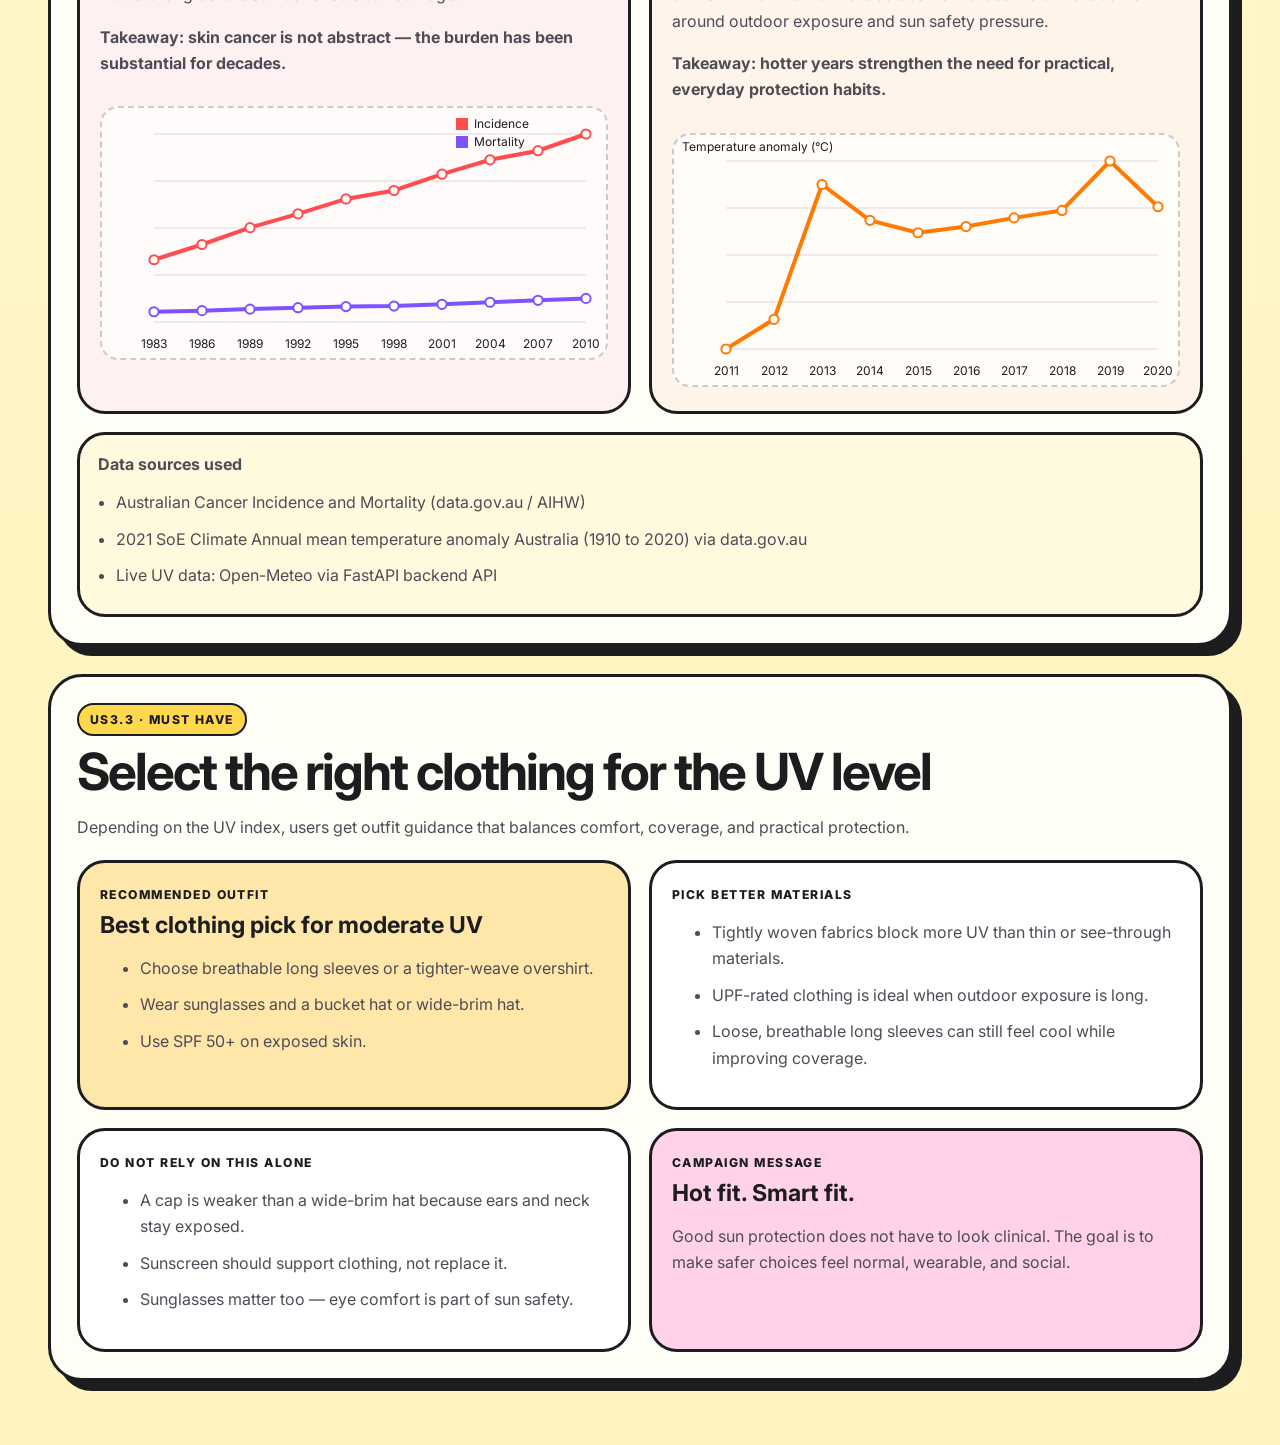
==== commit 5d847a2b: "Add suburb and postcode UV search flow" ====
--- a/sunscreen-web/index.html
+++ b/sunscreen-web/index.html
@@ -21,7 +21,7 @@
             shows why UV matters through real visualisations, and helps young adults choose the right clothing.
           </p>
           <div class="hero-actions">
-            <button id="locateBtn" class="primary-btn">Check my live UV</button>
+            <button id="locateBtn" class="primary-btn">Use my current location</button>
             <a href="#insight-zone" class="ghost-btn">See why it matters</a>
           </div>
         </div>
@@ -29,8 +29,8 @@
         <aside class="hero-sidekick">
           <div class="sticker-card yellow-card">
             <span class="sticker-label">US1.1</span>
-            <h3>Live UV alert</h3>
-            <p>Real-time, localised UV level with colour-coded risk and a human-language warning.</p>
+            <h3>Search local UV</h3>
+            <p>Search by suburb or postcode, or fall back to current location for a local UV warning.</p>
           </div>
           <div class="sticker-card pink-card">
             <span class="sticker-label">US2.1</span>
@@ -49,10 +49,15 @@
         <section class="mega-panel uv-panel" id="uv-zone">
           <div class="section-intro">
             <span class="section-kicker">US1.1 · Must Have</span>
-            <h2>Real-time, localised UV alerts</h2>
+            <h2>Search your suburb or postcode for local UV</h2>
             <p>
-              This feature does not just show a number. It turns UV into a warning young adults can act on immediately.
+              Instead of relying only on browser location, users can search an Australian suburb or postcode and get a clear, localised UV alert.
             </p>
+          </div>
+
+          <div class="search-strip">
+            <input id="locationInput" class="search-input" type="text" placeholder="Enter Australian suburb or postcode" />
+            <button id="searchBtn" class="primary-btn">Search UV</button>
           </div>
 
           <div class="uv-layout">
@@ -84,12 +89,12 @@
                 <p>UV 3+ means protection matters. A cool day can still have dangerous UV.</p>
               </article>
               <article class="decision-card city-card">
-                <span class="mini-label">Quick city demo</span>
+                <span class="mini-label">Quick demo searches</span>
                 <div class="city-buttons">
-                  <button class="city-btn" data-lat="-37.8136" data-lon="144.9631" data-label="Melbourne">Melbourne</button>
-                  <button class="city-btn" data-lat="-33.8688" data-lon="151.2093" data-label="Sydney">Sydney</button>
-                  <button class="city-btn" data-lat="-27.4698" data-lon="153.0251" data-label="Brisbane">Brisbane</button>
-                  <button class="city-btn" data-lat="-31.9505" data-lon="115.8605" data-label="Perth">Perth</button>
+                  <button class="query-btn" data-query="Melbourne">Melbourne</button>
+                  <button class="query-btn" data-query="Clayton">Clayton</button>
+                  <button class="query-btn" data-query="3000">3000</button>
+                  <button class="query-btn" data-query="3168">3168</button>
                 </div>
               </article>
             </div>
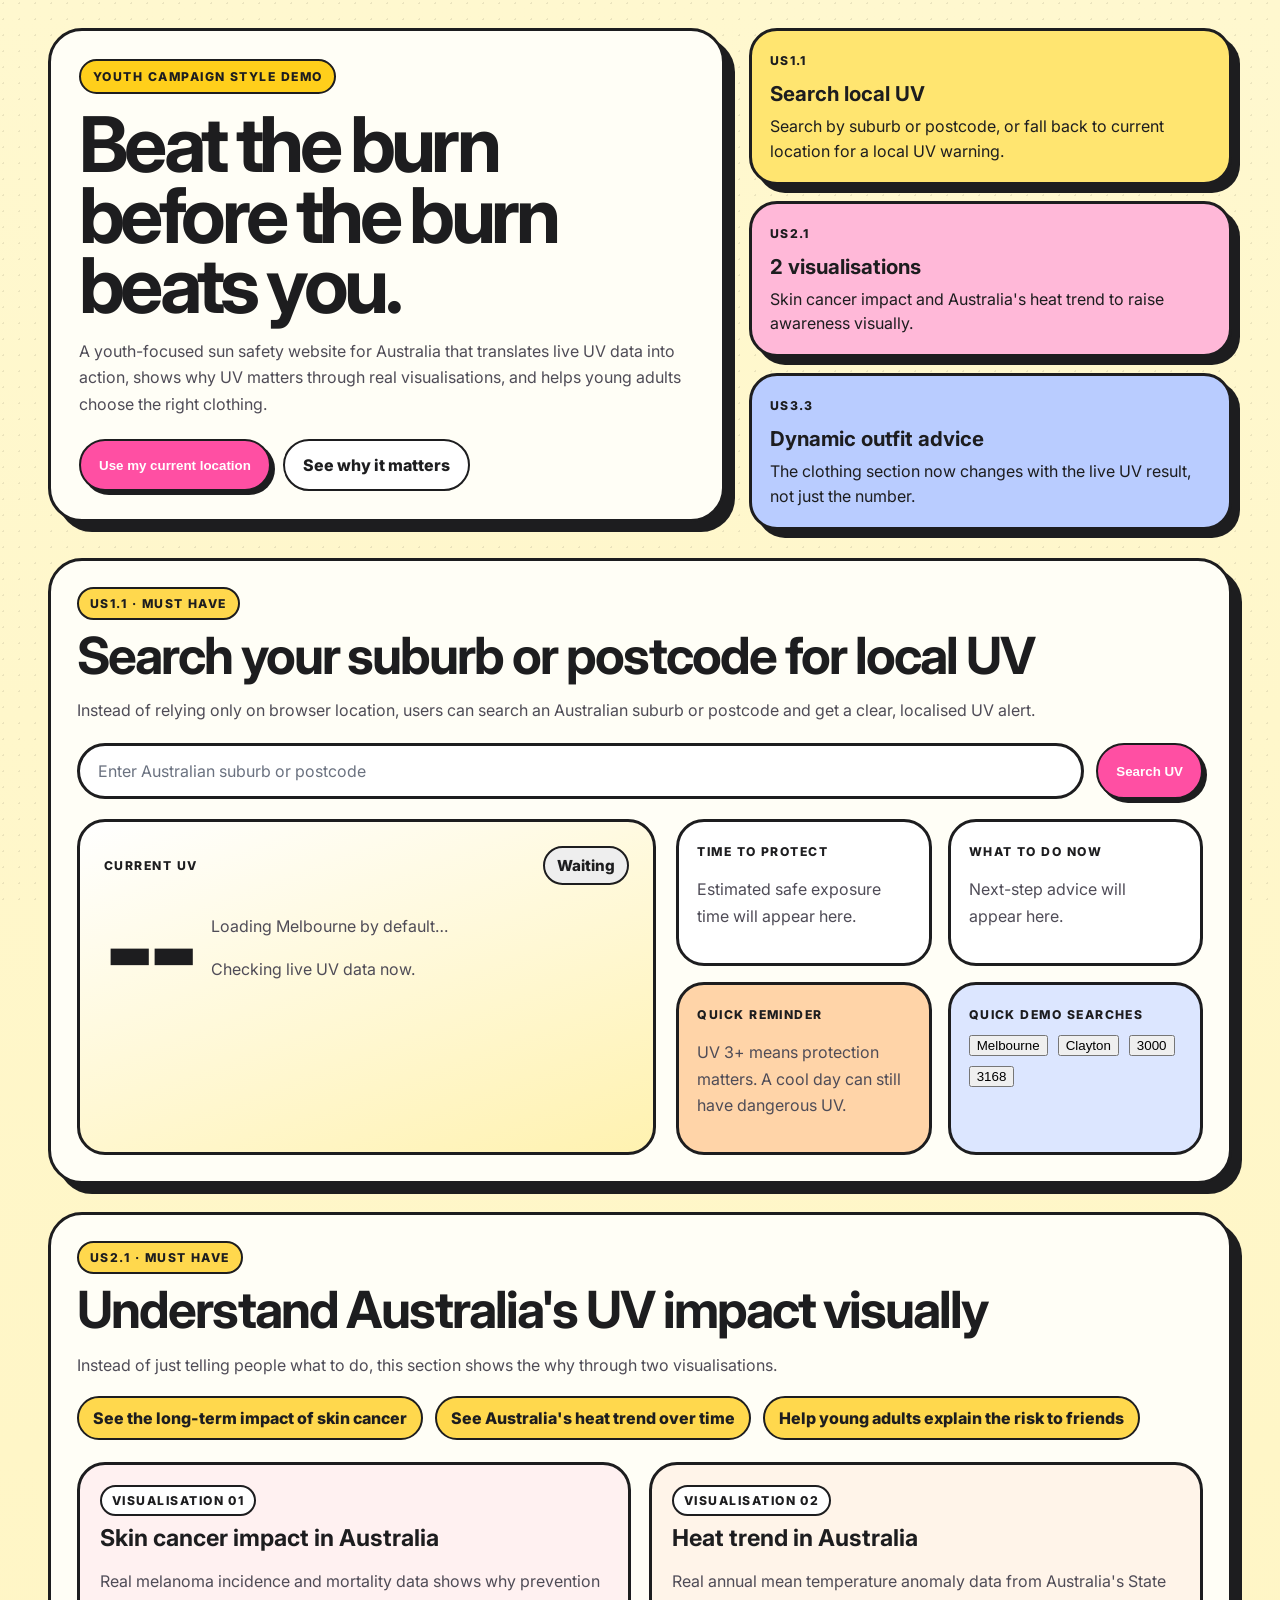
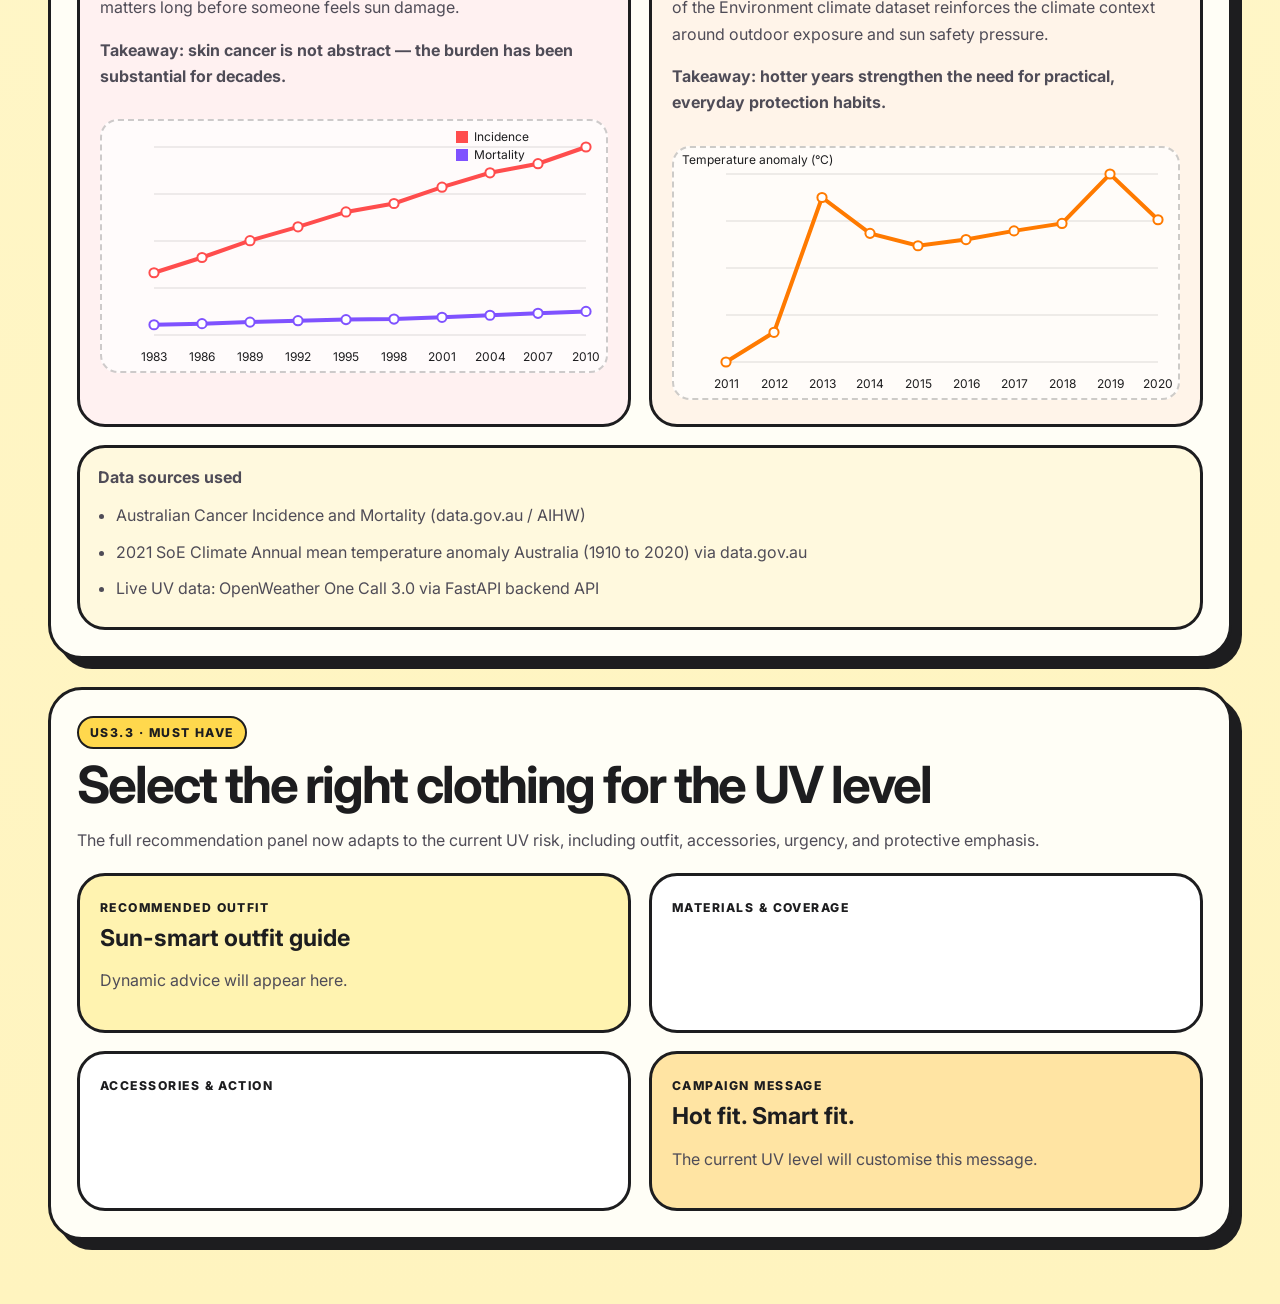
==== commit 45a4fb12: "Make US3.3 fully dynamic with backend recommendation payload" ====
--- a/sunscreen-web/index.html
+++ b/sunscreen-web/index.html
@@ -39,8 +39,8 @@
           </div>
           <div class="sticker-card blue-card">
             <span class="sticker-label">US3.3</span>
-            <h3>Smart outfit picks</h3>
-            <p>Clothing suggestions that adapt to UV so users can stay protected outdoors.</p>
+            <h3>Dynamic outfit advice</h3>
+            <p>The clothing section now changes with the live UV result, not just the number.</p>
           </div>
         </aside>
       </header>
@@ -153,39 +153,33 @@
             <span class="section-kicker">US3.3 · Must Have</span>
             <h2>Select the right clothing for the UV level</h2>
             <p>
-              Depending on the UV index, users get outfit guidance that balances comfort, coverage, and practical protection.
+              The full recommendation panel now adapts to the current UV risk, including outfit, accessories, urgency, and protective emphasis.
             </p>
           </div>
 
-          <div class="clothing-grid">
-            <article class="outfit-card statement-card">
+          <div id="clothingGrid" class="clothing-grid clothing-theme-moderate">
+            <article id="dynamicOutfitCard" class="outfit-card statement-card">
               <span class="mini-label">Recommended outfit</span>
               <h3 id="outfitTitle">Sun-smart outfit guide</h3>
+              <p id="outfitHeadline" class="dynamic-copy">Dynamic advice will appear here.</p>
               <ul id="outfitList" class="outfit-list"></ul>
             </article>
 
             <article class="outfit-card">
-              <span class="mini-label">Pick better materials</span>
-              <ul class="tips-list">
-                <li>Tightly woven fabrics block more UV than thin or see-through materials.</li>
-                <li>UPF-rated clothing is ideal when outdoor exposure is long.</li>
-                <li>Loose, breathable long sleeves can still feel cool while improving coverage.</li>
-              </ul>
+              <span class="mini-label">Materials & coverage</span>
+              <ul id="materialsList" class="tips-list"></ul>
             </article>
 
             <article class="outfit-card">
-              <span class="mini-label">Do not rely on this alone</span>
-              <ul class="tips-list">
-                <li>A cap is weaker than a wide-brim hat because ears and neck stay exposed.</li>
-                <li>Sunscreen should support clothing, not replace it.</li>
-                <li>Sunglasses matter too — eye comfort is part of sun safety.</li>
-              </ul>
+              <span class="mini-label">Accessories & action</span>
+              <ul id="accessoriesList" class="tips-list"></ul>
+              <p id="cautionText" class="dynamic-copy"></p>
             </article>
 
-            <article class="outfit-card callout-card">
+            <article id="campaignCard" class="outfit-card callout-card">
               <span class="mini-label">Campaign message</span>
-              <h3>Hot fit. Smart fit.</h3>
-              <p>Good sun protection does not have to look clinical. The goal is to make safer choices feel normal, wearable, and social.</p>
+              <h3 id="campaignTitle">Hot fit. Smart fit.</h3>
+              <p id="campaignText">The current UV level will customise this message.</p>
             </article>
           </div>
         </section>
--- a/sunscreen-web/styles.css
+++ b/sunscreen-web/styles.css
@@ -88,6 +88,28 @@
   margin-top: 22px;
 }
 
+.search-strip {
+  display: grid;
+  grid-template-columns: 1fr auto;
+  gap: 12px;
+  margin-top: 20px;
+  margin-bottom: 10px;
+}
+
+.search-input {
+  width: 100%;
+  border: 3px solid var(--line);
+  border-radius: 999px;
+  padding: 15px 18px;
+  font: inherit;
+  background: #fff;
+  color: var(--ink);
+}
+
+.search-input::placeholder {
+  color: #6b7280;
+}
+
 .primary-btn, .ghost-btn, .city-btn {
   appearance: none;
   border: 2px solid var(--line);
@@ -288,11 +310,25 @@
 .clothing-grid {
   margin-top: 20px;
 }
+.dynamic-copy {
+  color: var(--muted);
+  line-height: 1.6;
+}
 .statement-card { background: #ffe6a9; }
 .callout-card { background: #ffd2ea; }
+.clothing-theme-low .statement-card { background: #dcfce7; }
+.clothing-theme-low .callout-card { background: #d1fae5; }
+.clothing-theme-moderate .statement-card { background: #fff3b0; }
+.clothing-theme-moderate .callout-card { background: #ffe4a3; }
+.clothing-theme-high .statement-card { background: #fed7aa; }
+.clothing-theme-high .callout-card { background: #fdba74; }
+.clothing-theme-very-high .statement-card { background: #fecaca; }
+.clothing-theme-very-high .callout-card { background: #fda4af; }
+.clothing-theme-extreme .statement-card { background: #ddd6fe; }
+.clothing-theme-extreme .callout-card { background: #c4b5fd; }
 
 @media (max-width: 960px) {
-  .hero, .uv-layout, .chart-grid, .clothing-grid {
+  .hero, .uv-layout, .chart-grid, .clothing-grid, .search-strip {
     grid-template-columns: 1fr;
   }
 
